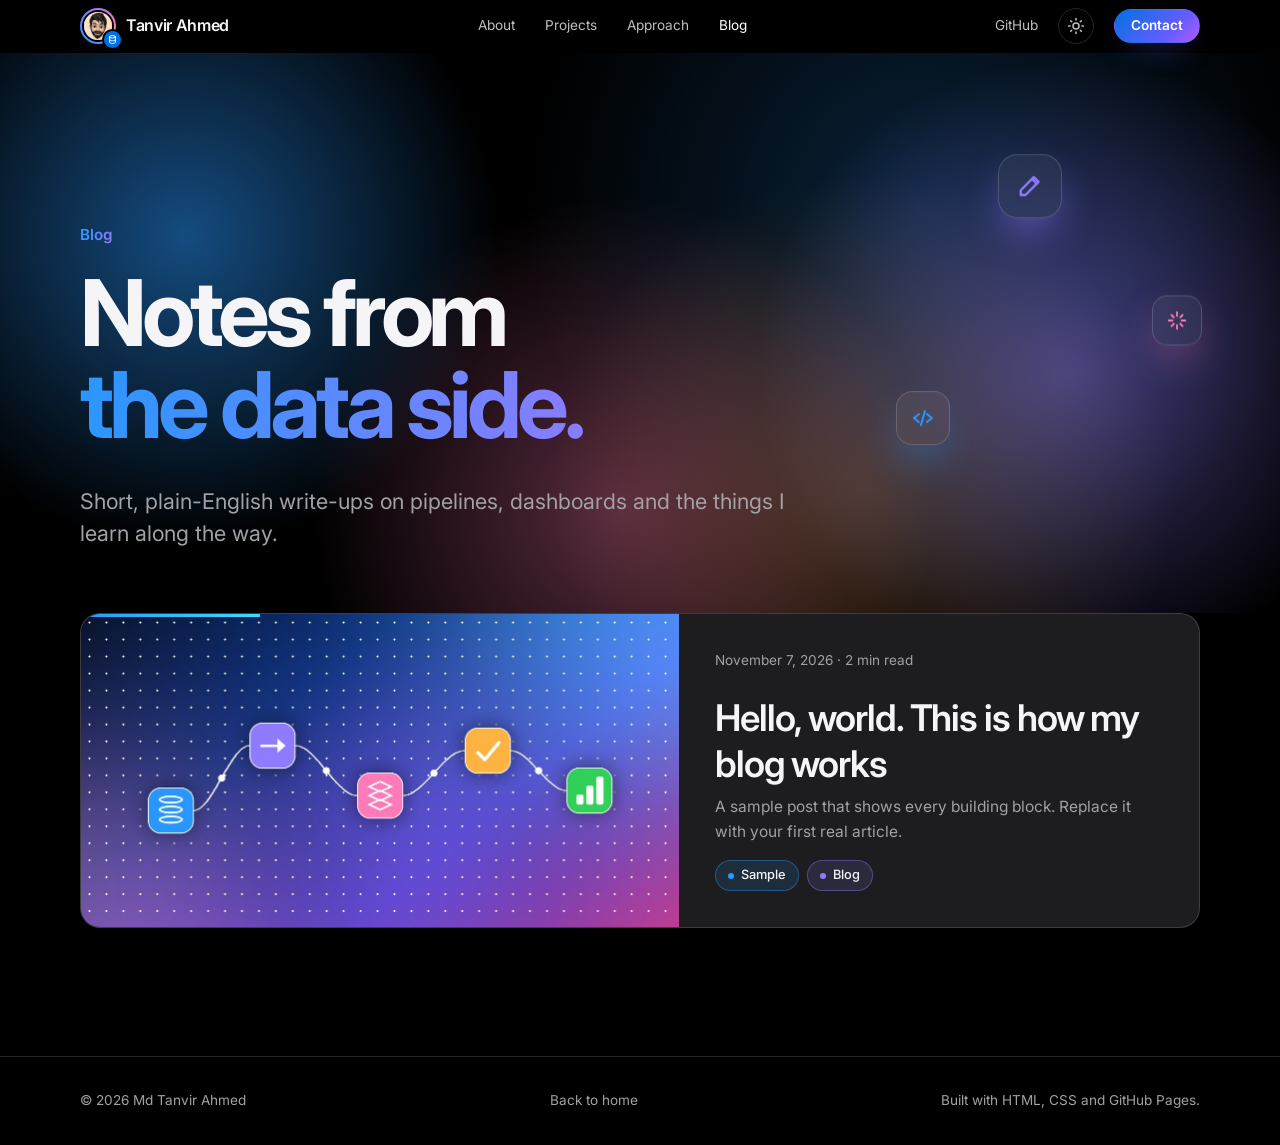
==== blog/index.html @ e89b4b4b "Redesign & Feature added on portfolio site" ====
<!DOCTYPE html>
<!-- generated by _tools/build_blog.py: edit the Markdown in _posts-src/ instead -->
<html lang="en">
<head>
    <meta charset="UTF-8">
    <meta name="viewport" content="width=device-width, initial-scale=1.0">

    <title>Blog | Md Tanvir Ahmed</title>
    <meta name="description" content="Plain-English write-ups about Azure data engineering, pipelines and dashboards.">
    <meta name="theme-color" content="#000000">
    <link rel="canonical" href="https://edutanvir.github.io/blog/">

    <!-- Link preview: what LinkedIn, Slack and WhatsApp show when the link is pasted -->
    <meta property="og:type" content="website">
    <meta property="og:site_name" content="Md Tanvir Ahmed">
    <meta property="og:title" content="Blog | Md Tanvir Ahmed">
    <meta property="og:description" content="Plain-English write-ups about Azure data engineering, pipelines and dashboards.">
    <meta property="og:url" content="https://edutanvir.github.io/blog/">
    <meta property="og:image" content="https://edutanvir.github.io/blog/images/default-cover.jpg">
    <meta property="og:image:width" content="1200">
    <meta property="og:image:height" content="627">
    <meta name="twitter:card" content="summary_large_image">
    <meta name="twitter:title" content="Blog | Md Tanvir Ahmed">
    <meta name="twitter:description" content="Plain-English write-ups about Azure data engineering, pipelines and dashboards.">
    <meta name="twitter:image" content="https://edutanvir.github.io/blog/images/default-cover.jpg">

    <link rel="icon" type="image/png" href="../images/favicon.png?v=2">
    <link rel="apple-touch-icon" href="../images/favicon.png?v=2">

    <link rel="preconnect" href="https://fonts.googleapis.com">
    <link rel="preconnect" href="https://fonts.gstatic.com" crossorigin>
    <link href="https://fonts.googleapis.com/css2?family=Inter:wght@400;500;600;700&display=swap" rel="stylesheet">
    <link rel="stylesheet" href="../style.css">
    <script>
        /* Applies the saved theme before the page paints (no flash). First visit = dark. */
        (function () {
            var root = document.documentElement, theme = null;
            root.classList.add("js");
            try { theme = localStorage.getItem("theme"); } catch (e) {}
            if (theme !== "light" && theme !== "dark") theme = "dark";
            root.dataset.theme = theme;
        })();
    </script>
</head>
<body>
    <a class="skip-link" href="#main">Skip to content</a>

    <header class="site-header">
        <nav class="nav container" aria-label="Main navigation">
            <a class="logo" href="../index.html" aria-label="Md Tanvir Ahmed, home">
                <span class="logo-mark" aria-hidden="true">
                    <img src="../images/profile.jpg" alt="" width="34" height="34">
                    <svg class="logo-badge" viewBox="0 0 24 24" fill="none" stroke="currentColor" stroke-width="2.4" stroke-linecap="round" stroke-linejoin="round"><ellipse cx="12" cy="5.5" rx="7" ry="3"/><path d="M5 5.5v13c0 1.7 3.1 3 7 3s7-1.3 7-3v-13"/><path d="M5 12c0 1.7 3.1 3 7 3s7-1.3 7-3"/></svg>
                </span>
                <span class="logo-text">Tanvir Ahmed</span>
            </a>

            <div class="nav-links">
                <a class="nav-hide-sm" href="../index.html#about">About</a>
                <a href="../index.html#projects">Projects</a>
                <a class="nav-hide-sm" href="../index.html#approach">Approach</a>
                <a href="./" aria-current="page">Blog</a>
            </div>

            <div class="nav-actions">
                <a class="nav-ext" href="https://github.com/edutanvir"
                   target="_blank" rel="noopener noreferrer">GitHub</a>
                <button class="theme-toggle" type="button" data-theme-toggle aria-label="Switch to light theme" aria-pressed="false">
                    <svg class="ico ico-sun" aria-hidden="true"><use href="#i-sun"/></svg>
                    <svg class="ico ico-moon" aria-hidden="true"><use href="#i-moon"/></svg>
                </button>
                <a class="btn btn-primary btn-small" href="../contact.html">Contact</a>
            </div>
        </nav>
        <div class="scroll-progress" aria-hidden="true"></div>
    </header>

    <main id="main">
        <section class="hero post-hero">
            <div class="aurora" aria-hidden="true"><i></i><i></i><i></i><i></i></div>
            <div class="float-icons" aria-hidden="true"><span class="fi" style="--x:78%;--y:16%;--d:1.2;--c:#8f7bff"><span class="fi-tile" style="--s:64px;--t:7s"><svg class="ico"><use href="#i-pen"/></svg></span></span><span class="fi" style="--x:90%;--y:42%;--d:0.8;--c:#ff7ab8"><span class="fi-tile" style="--s:50px;--t:8s"><svg class="ico"><use href="#i-spark"/></svg></span></span><span class="fi" style="--x:70%;--y:58%;--d:1.4;--c:#2997ff"><span class="fi-tile" style="--s:54px;--t:6s"><svg class="ico"><use href="#i-code"/></svg></span></span></div>
            <div class="container">
                <p class="kicker">Blog</p>
                <h1 class="display display--sm">
                    <span class="line">Notes from</span>
                    <span class="line gradient-text">the data side.</span>
                </h1>
                <p class="lead">Short, plain-English write-ups on pipelines, dashboards and the things I learn along the way.</p>
            </div>
        </section>

        <section class="section section--flush">
            <div class="container">
            <div class="blog-grid" data-stagger>
                <a class="card post-card" href="hello-world.html">
                    <div class="thumb" style="--c1:#0071e3;--c2:#8f7bff">
                        <img src="images/hello-world-cover.jpg" alt="Five colourful icons connected by a line, like a small data pipeline" width="1200" height="627" loading="lazy">
                    </div>
                    <div class="post-card-body">
                        <p class="meta">November 7, 2026 · 2 min read</p>
                        <h3>Hello, world. This is how my blog works</h3>
                        <p>A sample post that shows every building block. Replace it with your first real article.</p>
                        <ul class="tag-list" role="list"><li>Sample</li><li>Blog</li></ul>
                    </div>
                </a>
            </div>
            </div>
        </section>
    </main>

    <footer class="site-footer">
        <div class="container footer-inner">
            <p>© 2026 Md Tanvir Ahmed</p>
            <a href="../index.html">Back to home</a>
            <p>Built with HTML, CSS and GitHub Pages.</p>
        </div>
    </footer>

    <script src="../script.js"></script>
</body>
</html>
---- style.css ----
/* ==========================================================================
   Md Tanvir Ahmed — Portfolio
   Colourful Apple-style design system.
   1. Tokens            8. Pipeline (animated flow)   15. Callouts, quotes, code
   2. Base              9. Marquee                    16. Carousel
   3. Layout           10. Cards & icon tiles         17. Contact, footer
   4. Navigation       11. Buttons & tags             18. Scroll reveal
   5. Hero + aurora    12. Side rail                  19. Responsive
   6. Typewriter       13. Cursor effects             20. Reduced motion
   7. Floating icons   14. Steps, browser frame
   ========================================================================== */

/* 1. TOKENS ---------------------------------------------------------------- */
:root {
    --bg: #000;
    --surface: #1d1d1f;
    --text: #f5f5f7;
    --muted: #a1a1a6;
    --line: rgba(255, 255, 255, 0.14);
    --chrome: #2c2c2e;

    /* Theme-aware surfaces (the light palette is further down) */
    --header-bg: rgba(0, 0, 0, 0.72);
    --nav-link: rgba(245, 245, 247, 0.78);
    --nav-link-hover: #fff;
    --field-bg: rgba(255, 255, 255, 0.05);
    --tile-bg: rgba(255, 255, 255, 0.06);
    --tile-line: rgba(255, 255, 255, 0.16);
    --node-bg: rgba(127, 127, 127, 0.08);
    --shadow-browser: 0 40px 70px -28px rgba(0, 0, 0, 0.55), 0 0 0 1px rgba(127, 127, 127, 0.25);
    color-scheme: dark;

    --accent: #2997ff;
    --accent-strong: #0071e3;
    --accent-soft: rgba(41, 151, 255, 0.16);

    --cyan: #40d9ff;
    --violet: #8f7bff;
    --pink: #ff7ab8;
    --amber: #ffb340;
    --coral: #ff6b5e;
    --green: #30d158;

    --max: 1120px;
    --nav-h: 52px;
    --radius-sm: 12px;
    --radius-md: 20px;
    --radius-lg: 32px;
    --ease: cubic-bezier(0.22, 1, 0.36, 1);

    --font: -apple-system, BlinkMacSystemFont, "SF Pro Display",
        "SF Pro Text", "Inter", "Segoe UI", Roboto, Helvetica, Arial, sans-serif;
}

/* Light sections re-point the same tokens, so every component adapts. */
.section--light {
    --surface: #fff;
    --text: #1d1d1f;
    --muted: #6e6e73;
    --line: rgba(0, 0, 0, 0.1);
    --chrome: #e8e8ed;
    --field-bg: #fff;
    --node-bg: #fff;
    --accent: #0066cc;
    --violet: #6a4cff;
    --pink: #d6409f;
    --accent-soft: rgba(0, 113, 227, 0.1);
    color: var(--text);
    background:
        radial-gradient(900px circle at 88% 0%, rgba(143, 123, 255, 0.2), transparent 60%),
        radial-gradient(760px circle at 4% 100%, rgba(41, 151, 255, 0.16), transparent 60%),
        radial-gradient(600px circle at 55% 55%, rgba(255, 179, 64, 0.1), transparent 65%),
        #f5f5f7;
}

.section--tint {
    background:
        radial-gradient(800px circle at 8% 0%, rgba(143, 123, 255, 0.16), transparent 60%),
        radial-gradient(700px circle at 100% 100%, rgba(41, 151, 255, 0.14), transparent 60%);
}

/* Light theme: switched by <html data-theme="light"> (see the toggle in the nav) */
:root[data-theme="light"] {
    --bg: #fff;
    --surface: #f5f5f7;
    --text: #1d1d1f;
    --muted: #6e6e73;
    --line: rgba(0, 0, 0, 0.1);
    --chrome: #e8e8ed;
    --header-bg: rgba(255, 255, 255, 0.76);
    --nav-link: rgba(29, 29, 31, 0.72);
    --nav-link-hover: #000;
    --field-bg: #fff;
    --tile-bg: rgba(255, 255, 255, 0.72);
    --tile-line: rgba(0, 0, 0, 0.08);
    --node-bg: #fff;
    --shadow-browser: 0 30px 60px -30px rgba(0, 0, 0, 0.38), 0 0 0 1px rgba(0, 0, 0, 0.08);
    --accent: #0066cc;
    --violet: #6a4cff;
    --pink: #d6409f;
    --accent-soft: rgba(0, 113, 227, 0.1);
    color-scheme: light;
}

/* 2. BASE ------------------------------------------------------------------ */
*,
*::before,
*::after {
    box-sizing: border-box;
}

html {
    scroll-behavior: smooth;
    scroll-padding-top: calc(var(--nav-h) + 16px);
    -webkit-text-size-adjust: 100%;
}

body {
    margin: 0;
    background: var(--bg);
    color: var(--text);
    font-family: var(--font);
    font-size: 1.0625rem;
    line-height: 1.6;
    -webkit-font-smoothing: antialiased;
    -moz-osx-font-smoothing: grayscale;
    text-rendering: optimizeLegibility;
    overflow-x: hidden;
}

img {
    max-width: 100%;
}

a {
    color: inherit;
    text-decoration: none;
}

button,
input,
textarea {
    font: inherit;
}

h1, h2, h3, p, ul, blockquote, figure, pre {
    margin: 0;
}

ul {
    padding: 0;
    list-style: none;
}

:focus-visible {
    outline: 3px solid var(--accent);
    outline-offset: 3px;
    border-radius: 6px;
}

::selection {
    background: var(--accent-strong);
    color: #fff;
}

.skip-link {
    position: absolute;
    left: 16px;
    top: -60px;
    z-index: 200;
    padding: 10px 18px;
    border-radius: 999px;
    background: #fff;
    color: #000;
    font-weight: 600;
    transition: top 0.2s;
}

.skip-link:focus {
    top: 10px;
}

.sr-only {
    position: absolute;
    width: 1px;
    height: 1px;
    margin: -1px;
    padding: 0;
    overflow: hidden;
    clip: rect(0, 0, 0, 0);
    white-space: nowrap;
    border: 0;
}

/* Icons come from the sprite that script.js injects */
.ico {
    width: 1em;
    height: 1em;
    fill: none;
    stroke: currentColor;
    stroke-width: 2;
    stroke-linecap: round;
    stroke-linejoin: round;
    flex: 0 0 auto;
}

/* 3. LAYOUT ---------------------------------------------------------------- */
.container {
    width: min(var(--max), calc(100% - 48px));
    margin-inline: auto;
}

.section {
    padding-block: clamp(72px, 10vw, 128px);
}

.section--tight {
    padding-block: clamp(48px, 7vw, 88px);
}

.section--flush {
    padding-top: 0;
}

.section-head {
    margin-bottom: clamp(36px, 5vw, 56px);
}

.kicker {
    display: inline-block;
    margin-bottom: 14px;
    font-size: 0.95rem;
    font-weight: 600;
    color: var(--accent);
    background: linear-gradient(90deg, var(--accent), var(--violet));
    -webkit-background-clip: text;
    background-clip: text;
    -webkit-text-fill-color: transparent;
}

h2 {
    max-width: 18ch;
    font-size: clamp(2.25rem, 5.4vw, 4rem);
    line-height: 1.07;
    letter-spacing: -0.04em;
    font-weight: 700;
}

h3 {
    font-size: 1.25rem;
    line-height: 1.25;
    letter-spacing: -0.02em;
    font-weight: 600;
}

.lead {
    max-width: 44rem;
    margin-top: 20px;
    color: var(--muted);
    font-size: clamp(1.1rem, 1.9vw, 1.35rem);
    line-height: 1.5;
}

.grid-3 {
    display: grid;
    grid-template-columns: repeat(3, minmax(0, 1fr));
    gap: 20px;
}

.grid-2 {
    display: grid;
    grid-template-columns: repeat(2, minmax(0, 1fr));
    gap: 20px;
}

/* 4. NAVIGATION ------------------------------------------------------------ */
.site-header {
    position: sticky;
    top: 0;
    z-index: 100;
    background: var(--header-bg);
    border-bottom: 1px solid transparent;
    -webkit-backdrop-filter: saturate(180%) blur(20px);
    backdrop-filter: saturate(180%) blur(20px);
    transition: border-color 0.3s, background 0.3s;
}

.site-header.is-scrolled {
    border-bottom-color: var(--line);
}

.nav {
    height: var(--nav-h);
    display: flex;
    align-items: center;
    justify-content: space-between;
    gap: 24px;
}

.logo {
    display: flex;
    align-items: center;
    gap: 10px;
    font-size: 1rem;
    font-weight: 600;
    letter-spacing: -0.02em;
}

/* Photo with a gradient ring and a small data badge */
.logo-mark {
    position: relative;
    flex: 0 0 auto;
    width: 36px;
    height: 36px;
    padding: 2px;
    border-radius: 50%;
    background: conic-gradient(from 210deg, var(--accent), var(--violet), var(--pink), var(--accent));
    transition: transform 0.5s var(--ease);
}

.logo-mark img {
    display: block;
    width: 100%;
    height: 100%;
    border: 2px solid var(--bg);
    border-radius: 50%;
    background: var(--surface);
    object-fit: cover;
}

.logo-badge {
    position: absolute;
    right: -5px;
    bottom: -4px;
    width: 17px;
    height: 17px;
    padding: 3.5px;
    border-radius: 50%;
    background: var(--accent-strong);
    box-shadow: 0 0 0 2px var(--bg);
    color: #fff;
}

.logo:hover .logo-mark {
    transform: scale(1.08) rotate(-4deg);
}

.nav-links,
.nav-actions {
    display: flex;
    align-items: center;
}

.nav-links {
    gap: 30px;
}

.nav-actions {
    gap: 20px;
}

.nav-links a,
.nav-ext {
    color: var(--nav-link);
    font-size: 0.85rem;
    transition: color 0.2s;
}

.nav-links a:hover,
.nav-links a.is-active,
.nav-links a[aria-current="page"],
.nav-ext:hover {
    color: var(--nav-link-hover);
}

/* Theme toggle: shows the icon of the theme you will switch to */
.theme-toggle {
    position: relative;
    width: 36px;
    height: 36px;
    display: grid;
    place-items: center;
    padding: 0;
    border: 1px solid var(--line);
    border-radius: 50%;
    background: transparent;
    color: var(--nav-link);
    cursor: pointer;
    transition: color 0.25s, border-color 0.25s, transform 0.5s var(--ease), background-color 0.25s;
}

.theme-toggle:hover {
    border-color: var(--accent);
    color: var(--nav-link-hover);
    transform: rotate(18deg) scale(1.06);
}

.theme-toggle .ico {
    position: absolute;
    width: 18px;
    height: 18px;
    transition: transform 0.6s var(--ease), opacity 0.3s;
}

.theme-toggle .ico-moon {
    opacity: 0;
    transform: rotate(-90deg) scale(0.4);
}

:root[data-theme="light"] .theme-toggle .ico-sun {
    opacity: 0;
    transform: rotate(90deg) scale(0.4);
}

:root[data-theme="light"] .theme-toggle .ico-moon {
    opacity: 1;
    transform: none;
}

/* The circular reveal when switching theme (browsers with View Transitions) */
::view-transition-old(root),
::view-transition-new(root) {
    animation: none;
    mix-blend-mode: normal;
}

/* Light theme refinements for dark-first decorations */
:root[data-theme="light"] .aurora i {
    opacity: 0.8;
}

:root[data-theme="light"] .hero::before {
    background: radial-gradient(640px circle at var(--gx, 72%) var(--gy, 28%),
        rgba(41, 151, 255, 0.16), transparent 62%);
}

:root[data-theme="light"] .site-header.is-scrolled {
    box-shadow: 0 1px 0 var(--line), 0 10px 30px -20px rgba(0, 0, 0, 0.2);
}

:root[data-theme="light"] .flow-node.is-lit {
    box-shadow: 0 0 0 1px var(--c1), 0 18px 40px -18px var(--c1);
}

:root[data-theme="light"] .card {
    box-shadow: 0 1px 0 rgba(0, 0, 0, 0.03);
}

.scroll-progress {
    position: absolute;
    left: 0;
    bottom: -1px;
    width: 100%;
    height: 2px;
    background: linear-gradient(90deg, var(--accent), var(--violet), var(--pink), var(--amber));
    transform: scaleX(0);
    transform-origin: 0 50%;
}

/* 5. HERO + AURORA --------------------------------------------------------- */
.hero {
    position: relative;
    isolation: isolate;
    overflow: hidden;
    padding: clamp(88px, 14vw, 168px) 0 clamp(72px, 10vw, 120px);
}

.hero > .container {
    position: relative;
    z-index: 1;
}

/* Soft light that follows the pointer (position set from script.js) */
.hero::before {
    content: "";
    position: absolute;
    inset: 0;
    z-index: -1;
    background: radial-gradient(640px circle at var(--gx, 72%) var(--gy, 28%),
        rgba(41, 151, 255, 0.22), transparent 62%);
}

/* Slowly drifting colour clouds */
.aurora {
    position: absolute;
    inset: 0;
    z-index: -1;
    overflow: hidden;
    pointer-events: none;
}

.aurora i {
    position: absolute;
    width: min(62vw, 680px);
    aspect-ratio: 1;
    border-radius: 50%;
    background: radial-gradient(circle at center, var(--b) 0%, transparent 65%);
    animation: drift 20s ease-in-out infinite alternate;
}

.aurora i:nth-child(1) { --b: rgba(41, 151, 255, 0.5);  left: -12%; top: -28%; }
.aurora i:nth-child(2) { --b: rgba(143, 123, 255, 0.45); right: -10%; top: -4%;  animation-duration: 26s; }
.aurora i:nth-child(3) { --b: rgba(255, 122, 184, 0.34); left: 22%;  bottom: -42%; animation-duration: 32s; }
.aurora i:nth-child(4) { --b: rgba(255, 179, 64, 0.2);   right: 6%;  bottom: -38%; animation-duration: 29s; }

@keyframes drift {
    from { transform: translate3d(-4%, -3%, 0) scale(1); }
    to   { transform: translate3d(7%, 8%, 0) scale(1.16); }
}

.display {
    max-width: 12ch;
    margin: 6px 0 26px;
    padding-bottom: 0.08em;
    font-size: clamp(3.4rem, 10.5vw, 7.75rem);
    line-height: 1;
    letter-spacing: -0.055em;
    font-weight: 700;
}

.display--sm {
    max-width: 15ch;
    font-size: clamp(2.9rem, 8.5vw, 5.75rem);
}

.display .line {
    display: block;
    min-height: 1em;
}

.gradient-text {
    background: linear-gradient(100deg, #2997ff 0%, #8f7bff 30%, #ff7ab8 60%, #ffb340 82%, #2997ff 100%);
    background-size: 200% 100%;
    -webkit-background-clip: text;
    background-clip: text;
    -webkit-text-fill-color: transparent;
    color: transparent;
    animation: shimmer 9s linear infinite;
}

@keyframes shimmer {
    to { background-position: -200% 0; }
}

.hero .lead {
    min-height: 1.5em;
}

.hero-actions {
    display: flex;
    flex-wrap: wrap;
    gap: 14px;
    margin-top: 36px;
    animation: rise 1.1s var(--ease) 0.4s both;
}

@keyframes rise {
    from {
        opacity: 0;
        transform: translateY(36px);
    }
    to {
        opacity: 1;
        transform: none;
    }
}

.byline {
    display: flex;
    flex-wrap: wrap;
    align-items: center;
    gap: 6px 12px;
    margin-top: 24px;
    color: var(--muted);
    font-size: 0.92rem;
}

.byline img {
    width: 38px;
    height: 38px;
    border-radius: 50%;
    object-fit: cover;
    box-shadow: 0 0 0 2px var(--bg), 0 0 0 4px var(--accent);
}

.byline strong {
    color: var(--text);
    font-weight: 600;
}

.toc {
    display: flex;
    flex-wrap: wrap;
    gap: 8px;
    margin-top: 26px;
}

.toc a {
    padding: 6px 14px;
    border: 1px solid var(--line);
    border-radius: 999px;
    color: var(--muted);
    font-size: 0.85rem;
    transition: color 0.2s, background-color 0.2s, border-color 0.2s;
}

.toc a:hover {
    border-color: transparent;
    background: var(--accent-strong);
    color: #fff;
}

/* 6. TYPEWRITER ------------------------------------------------------------ */
/* Hide the text until the script is ready; fail open after 2s if it never runs. */
.js [data-type]:not(.tw-ready) {
    visibility: hidden;
    animation: tw-failsafe 0s 2s forwards;
}

@keyframes tw-failsafe {
    to { visibility: visible; }
}

.tw-typed,
.tw-rest {
    white-space: pre-wrap;
}

/* Text that has not been typed yet keeps its space, so nothing jumps */
.tw-rest {
    visibility: hidden;
}

.tw-caret {
    position: relative;
}

.tw-caret::after {
    content: "";
    position: absolute;
    left: 2px;
    top: 0.08em;
    width: 0.06em;
    min-width: 2px;
    height: 0.86em;
    border-radius: 2px;
    background: var(--accent);
    animation: blink 1s steps(1) infinite;
}

.display .tw-caret::after {
    width: 0.045em;
    height: 0.8em;
    top: 0.1em;
    left: 0.04em;
    background: var(--pink);
}

.tw-caret.is-off {
    display: none;
}

@keyframes blink {
    50% { opacity: 0; }
}

/* 7. FLOATING ICONS -------------------------------------------------------- */
.float-icons {
    position: absolute;
    inset: 0;
    z-index: 0;
    overflow: hidden;
    pointer-events: none;
}

/* Outer element: position + pointer/scroll parallax (set from script.js) */
.fi {
    position: absolute;
    left: var(--x);
    top: var(--y);
    transform: translate3d(
        calc(var(--mx, 0) * var(--d) * 26px),
        calc(var(--my, 0) * var(--d) * 22px + var(--sy, 0) * var(--d) * -0.08px),
        0);
}

/* Inner element: gentle bobbing + glow */
.fi-tile {
    width: var(--s, 56px);
    height: var(--s, 56px);
    display: grid;
    place-items: center;
    border: 1px solid var(--tile-line);
    border-radius: calc(var(--s, 56px) * 0.3);
    background: var(--tile-bg);
    color: var(--c);
    box-shadow: 0 18px 44px -14px var(--c);
    -webkit-backdrop-filter: blur(10px);
    backdrop-filter: blur(10px);
    animation: bob var(--t, 7s) ease-in-out infinite alternate;
}

.fi-tile .ico {
    width: 46%;
    height: 46%;
}

@keyframes bob {
    from { transform: translateY(-9px) rotate(-5deg); }
    to   { transform: translateY(11px) rotate(6deg); }
}

/* 8. PIPELINE (animated data flow) ----------------------------------------- */
.flow {
    display: flex;
    align-items: stretch;
    max-width: 900px;
    margin-top: clamp(48px, 7vw, 80px);
    animation: rise 1.1s var(--ease) 0.55s both;
}

.flow--wide {
    max-width: none;
    margin-top: 0;
    animation: none;
}

.flow-node {
    --c1: var(--accent);
    --c2: var(--cyan);
    position: relative;
    flex: 0 0 auto;
    display: grid;
    grid-template-columns: auto 1fr;
    column-gap: 14px;
    align-items: center;
    padding: 14px 20px 14px 14px;
    border: 1px solid var(--line);
    border-radius: 20px;
    background: var(--node-bg);
    -webkit-backdrop-filter: blur(14px);
    backdrop-filter: blur(14px);
    transition: transform 0.5s var(--ease), border-color 0.4s, box-shadow 0.5s var(--ease);
}

.flow--wide .flow-node {
    flex: 1 1 0;
    min-width: 0;
    align-items: start;
    padding: 18px;
}

.section--light .flow-node {
    background: #fff;
}

.flow-ico {
    grid-row: span 2;
    width: 44px;
    height: 44px;
    display: grid;
    place-items: center;
    border-radius: 14px;
    background: linear-gradient(135deg, var(--c1), var(--c2));
    color: #fff;
    font-size: 22px;
    box-shadow: 0 10px 24px -10px var(--c1);
}

.flow-node strong {
    display: block;
    font-size: 1rem;
    line-height: 1.25;
    letter-spacing: -0.01em;
}

.flow-node span:not(.flow-ico) {
    color: var(--muted);
    font-size: 0.82rem;
    line-height: 1.4;
}

/* The node the data has just reached lights up */
.flow-node.is-lit {
    transform: translateY(-4px);
    border-color: var(--c1);
    box-shadow: 0 0 0 1px var(--c1), 0 18px 44px -14px var(--c1);
}

.flow-node.is-lit .flow-ico {
    animation: pop 0.6s var(--ease);
}

@keyframes pop {
    0%   { transform: scale(1); }
    40%  { transform: scale(1.2) rotate(-6deg); }
    100% { transform: scale(1); }
}

.flow-link {
    position: relative;
    flex: 1;
    align-self: center;
    min-width: 36px;
    height: 2px;
    margin-inline: 10px;
    border-radius: 2px;
    background: var(--line);
}

/* A glowing packet travels along the link each time it is triggered */
.flow-link::after {
    content: "";
    position: absolute;
    left: 0;
    top: 50%;
    width: 12px;
    height: 12px;
    margin: -6px 0 0 -6px;
    border-radius: 50%;
    background: radial-gradient(circle, #fff 0 25%, var(--accent) 60%);
    box-shadow: 0 0 14px 4px rgba(41, 151, 255, 0.7);
    opacity: 0;
}

.flow-link.is-go::after {
    animation: packet-x 1.1s ease-in-out forwards;
}

@keyframes packet-x {
    0%   { left: 0;    opacity: 0; }
    12%  { opacity: 1; }
    88%  { opacity: 1; }
    100% { left: 100%; opacity: 0; }
}

@keyframes packet-y {
    0%   { top: 0;    opacity: 0; }
    12%  { opacity: 1; }
    88%  { opacity: 1; }
    100% { top: 100%; opacity: 0; }
}

/* 9. MARQUEE (tech stack strip) -------------------------------------------- */
.marquee {
    overflow-x: auto;
    padding-block: 20px;
    border-block: 1px solid var(--line);
    scrollbar-width: none;
    -webkit-mask-image: linear-gradient(90deg, transparent, #000 7%, #000 93%, transparent);
    mask-image: linear-gradient(90deg, transparent, #000 7%, #000 93%, transparent);
}

.marquee::-webkit-scrollbar {
    display: none;
}

.marquee-inner {
    display: flex;
    width: max-content;
}

.marquee-track {
    display: flex;
    gap: 12px;
    padding-right: 12px;
}

.marquee.is-ready {
    overflow: hidden;
}

.marquee.is-ready .marquee-inner {
    animation: marquee 48s linear infinite;
}

.marquee:hover .marquee-inner {
    animation-play-state: paused;
}

@keyframes marquee {
    to { transform: translateX(-50%); }
}

.chip {
    --tc: 41, 151, 255;
    display: inline-flex;
    align-items: center;
    gap: 9px;
    padding: 9px 18px;
    border: 1px solid rgba(var(--tc), 0.38);
    border-radius: 999px;
    background: rgba(var(--tc), 0.12);
    color: var(--text);
    font-size: 0.95rem;
    font-weight: 500;
    white-space: nowrap;
}

.chip::before {
    content: "";
    width: 8px;
    height: 8px;
    border-radius: 50%;
    background: rgb(var(--tc));
    box-shadow: 0 0 10px rgb(var(--tc));
}

.chip:nth-child(6n+2) { --tc: 143, 123, 255; }
.chip:nth-child(6n+3) { --tc: 255, 122, 184; }
.chip:nth-child(6n+4) { --tc: 255, 179, 64; }
.chip:nth-child(6n+5) { --tc: 48, 209, 88; }
.chip:nth-child(6n+6) { --tc: 64, 217, 255; }

/* 10. CARDS & ICON TILES --------------------------------------------------- */
.card {
    --c1: #2997ff;
    --c2: #40d9ff;
    position: relative;
    isolation: isolate;
    overflow: hidden;
    padding: 30px;
    border: 1px solid var(--line);
    border-radius: var(--radius-md);
    background: var(--surface);
    transition: transform 0.45s var(--ease), border-color 0.3s, box-shadow 0.45s var(--ease);
}

.card:nth-child(4n+2) { --c1: #8f7bff; --c2: #ff7ab8; }
.card:nth-child(4n+3) { --c1: #ffb340; --c2: #ff6b5e; }
.card:nth-child(4n+4) { --c1: #30d158; --c2: #40d9ff; }

/* Spotlight that tracks the pointer inside each card */
.card::before {
    content: "";
    position: absolute;
    inset: 0;
    z-index: -1;
    opacity: 0;
    background: radial-gradient(380px circle at var(--mx, 50%) var(--my, 50%),
        color-mix(in srgb, var(--c1) 24%, transparent), transparent 65%);
    transition: opacity 0.3s;
}

/* Colour bar that grows on hover */
.card::after {
    content: "";
    position: absolute;
    left: 0;
    right: 0;
    top: 0;
    height: 3px;
    background: linear-gradient(90deg, var(--c1), var(--c2));
    transform: scaleX(0.16);
    transform-origin: left;
    transition: transform 0.55s var(--ease);
}

.card:hover {
    transform: translateY(-5px);
    border-color: var(--c1);
    box-shadow: 0 24px 50px -28px var(--c1);
}

.card:hover::before {
    opacity: 1;
}

.card:hover::after {
    transform: scaleX(1);
}

.card h3 {
    margin-bottom: 10px;
}

.card p {
    color: var(--muted);
    font-size: 0.97rem;
}

.icon-tile {
    display: grid;
    place-items: center;
    flex: 0 0 auto;
    width: 46px;
    height: 46px;
    margin-bottom: 18px;
    border-radius: 14px;
    background: linear-gradient(135deg, var(--c1, #2997ff), var(--c2, #8f7bff));
    color: #fff;
    font-size: 22px;
    box-shadow: 0 10px 24px -10px var(--c1, #2997ff);
}

.card:hover .icon-tile .ico {
    animation: wiggle 0.7s ease;
}

@keyframes wiggle {
    0%, 100% { transform: rotate(0) scale(1); }
    25%      { transform: rotate(-12deg) scale(1.12); }
    60%      { transform: rotate(9deg) scale(1.12); }
}

.note {
    max-width: 46rem;
    margin-top: 28px;
    color: var(--muted);
    font-size: 0.9rem;
}

/* 11. BUTTONS & TAGS ------------------------------------------------------- */
.btn {
    display: inline-flex;
    align-items: center;
    justify-content: center;
    gap: 8px;
    min-height: 48px;
    padding: 0 26px;
    border: 1px solid transparent;
    border-radius: 999px;
    font-size: 1rem;
    font-weight: 600;
    cursor: pointer;
    transition: filter 0.25s, background-color 0.25s, color 0.25s, border-color 0.25s,
        transform 0.35s var(--ease), box-shadow 0.35s;
    will-change: transform;
}

.btn-primary {
    background: linear-gradient(135deg, #0071e3, #6a5cff 70%, #b45cff);
    color: #fff;
    box-shadow: 0 12px 30px -14px rgba(90, 100, 255, 0.9);
}

.btn-primary:hover {
    filter: brightness(1.14) saturate(1.1);
    box-shadow: 0 16px 36px -12px rgba(110, 100, 255, 1);
}

.btn-secondary {
    border-color: var(--accent);
    color: var(--accent);
    background: transparent;
}

.btn-secondary:hover {
    background: var(--accent-soft);
}

.btn-small {
    min-height: 34px;
    padding: 0 16px;
    font-size: 0.85rem;
}

.btn.is-disabled {
    border-color: var(--line);
    color: var(--muted);
    cursor: default;
    pointer-events: none;
}

.btn:disabled {
    opacity: 0.6;
    cursor: wait;
}

.tag-list {
    display: flex;
    flex-wrap: wrap;
    gap: 8px;
    margin-top: 22px;
}

.tag-list li {
    --tc: 41, 151, 255;
    display: inline-flex;
    align-items: center;
    gap: 7px;
    padding: 4px 12px;
    border: 1px solid rgba(var(--tc), 0.4);
    border-radius: 999px;
    background: rgba(var(--tc), 0.13);
    color: var(--text);
    font-size: 0.8rem;
    font-weight: 500;
    transition: background-color 0.25s, color 0.25s, transform 0.3s var(--ease);
}

.tag-list li::before {
    content: "";
    width: 6px;
    height: 6px;
    border-radius: 50%;
    background: rgb(var(--tc));
}

.tag-list li:nth-child(5n+2) { --tc: 143, 123, 255; }
.tag-list li:nth-child(5n+3) { --tc: 255, 122, 184; }
.tag-list li:nth-child(5n+4) { --tc: 255, 179, 64; }
.tag-list li:nth-child(5n+5) { --tc: 48, 209, 88; }

.tag-list li:hover {
    background: rgb(var(--tc));
    color: #fff;
    transform: translateY(-2px);
}

.link-arrow {
    color: var(--accent);
    font-weight: 600;
}

.link-arrow::after {
    content: " ›";
    display: inline-block;
    transition: transform 0.25s var(--ease);
}

.link-arrow:hover::after {
    transform: translateX(4px);
}

/* 12. SIDE RAIL (scroll progress with a travelling dot) -------------------- */
.rail {
    --p: 0;
    position: fixed;
    right: 20px;
    top: 50%;
    z-index: 60;
    display: none;
    flex-direction: column;
    gap: 28px;
    transform: translateY(-50%);
}

@media (min-width: 1200px) {
    .rail {
        display: flex;
    }
}

.rail-line {
    position: absolute;
    left: 50%;
    top: 6px;
    bottom: 6px;
    width: 2px;
    margin-left: -1px;
    overflow: hidden;
    border-radius: 2px;
    background: rgba(127, 127, 127, 0.35);
}

.rail-fill {
    position: absolute;
    inset: 0;
    background: linear-gradient(180deg, var(--accent), var(--violet), var(--pink));
    transform: scaleY(var(--p));
    transform-origin: top;
}

.rail-packet {
    position: absolute;
    left: 50%;
    top: calc(6px + (100% - 12px) * var(--p));
    width: 12px;
    height: 12px;
    border-radius: 50%;
    background: radial-gradient(circle, #fff 0 25%, var(--pink) 65%);
    box-shadow: 0 0 14px 4px rgba(255, 122, 184, 0.65);
    transform: translate(-50%, -50%);
    animation: packet-pulse 1.8s ease-in-out infinite;
}

@keyframes packet-pulse {
    50% { box-shadow: 0 0 20px 8px rgba(143, 123, 255, 0.55); }
}

.rail-dot {
    position: relative;
    width: 12px;
    height: 12px;
    border: 2px solid rgba(127, 127, 127, 0.7);
    border-radius: 50%;
    background: #6e6e73;
    transition: transform 0.3s var(--ease), background 0.3s, border-color 0.3s;
}

.rail-dot.is-passed {
    border-color: var(--accent);
    background: var(--accent);
}

.rail-dot.is-active {
    transform: scale(1.5);
    border-color: var(--pink);
    background: var(--pink);
}

.rail-dot::after {
    content: attr(data-label);
    position: absolute;
    right: 26px;
    top: 50%;
    padding: 4px 11px;
    border-radius: 999px;
    background: rgba(29, 29, 31, 0.94);
    color: #fff;
    font-size: 0.75rem;
    font-weight: 500;
    white-space: nowrap;
    opacity: 0;
    transform: translate(8px, -50%);
    pointer-events: none;
    transition: opacity 0.2s, transform 0.3s var(--ease);
}

.rail-dot:hover::after,
.rail-dot:focus-visible::after {
    opacity: 1;
    transform: translate(0, -50%);
}

/* 13. CURSOR EFFECTS (created by script.js on desktop only) ---------------- */
.cursor-ring {
    position: fixed;
    left: 0;
    top: 0;
    z-index: 9999;
    width: 34px;
    height: 34px;
    display: grid;
    place-items: center;
    border: 1.5px solid var(--accent);
    border-radius: 50%;
    opacity: 0;
    pointer-events: none;
    transition: width 0.35s var(--ease), height 0.35s var(--ease),
        background-color 0.3s, border-color 0.3s, opacity 0.3s;
}

.cursor-ring.is-on {
    opacity: 1;
}

.cursor-ring.is-hover {
    width: 58px;
    height: 58px;
    background: rgba(41, 151, 255, 0.16);
}

.cursor-ring.is-view {
    width: 84px;
    height: 84px;
    border-color: transparent;
    background: var(--accent-strong);
}

.cursor-ring span {
    color: #fff;
    font-size: 0.85rem;
    font-weight: 600;
    opacity: 0;
    transition: opacity 0.2s;
}

.cursor-ring.is-view span {
    opacity: 1;
}

/* Little data bits and icons that trail the cursor and burst on click */
.bit {
    position: fixed;
    left: 0;
    top: 0;
    z-index: 9998;
    width: var(--sz, 8px);
    height: var(--sz, 8px);
    border-radius: 3px;
    background: var(--bc);
    box-shadow: 0 0 10px var(--bc);
    opacity: 0;
    pointer-events: none;
    animation: bit-fly var(--dur, 900ms) cubic-bezier(0.2, 0.7, 0.3, 1) forwards;
}

.bit--icon {
    background: none;
    box-shadow: none;
    color: var(--bc);
    filter: drop-shadow(0 0 6px var(--bc));
}

.bit--icon .ico {
    width: 100%;
    height: 100%;
}

@keyframes bit-fly {
    0% {
        opacity: 0;
        transform: translate3d(var(--x), var(--y), 0) scale(0.4) rotate(0deg);
    }
    15% {
        opacity: 1;
    }
    100% {
        opacity: 0;
        transform: translate3d(calc(var(--x) + var(--dx)), calc(var(--y) + var(--dy)), 0)
            scale(1) rotate(var(--r));
    }
}

[data-tilt] {
    transition: transform 0.3s ease-out;
    will-change: transform;
}

/* 14. STEPS & BROWSER FRAME ------------------------------------------------ */
.steps {
    display: grid;
    grid-template-columns: repeat(auto-fit, minmax(220px, 1fr));
    gap: 18px;
    counter-reset: step;
}

.step {
    counter-increment: step;
}

/* Number badge sits on the heading, so it never clashes with .card::before */
.step h3::before {
    content: counter(step);
    display: grid;
    place-items: center;
    width: 36px;
    height: 36px;
    margin-bottom: 18px;
    border-radius: 50%;
    background: linear-gradient(135deg, var(--c1), var(--c2));
    box-shadow: 0 8px 20px -8px var(--c1);
    color: #fff;
    font-size: 0.92rem;
    font-weight: 700;
}

.browser {
    margin: 0;
    overflow: hidden;
    border-radius: 14px;
    background: #fff;
    box-shadow: var(--shadow-browser);
}

.browser-bar {
    display: flex;
    align-items: center;
    gap: 7px;
    padding: 11px 14px;
    background: var(--chrome);
}

.browser-bar i {
    width: 11px;
    height: 11px;
    border-radius: 50%;
}

.browser-bar i:nth-child(1) { background: #ff5f57; }
.browser-bar i:nth-child(2) { background: #febc2e; }
.browser-bar i:nth-child(3) { background: #28c840; }

.browser-bar span {
    flex: 1;
    padding-right: 52px;
    color: var(--muted);
    font-size: 0.75rem;
    text-align: center;
}

.browser img {
    display: block;
    width: 100%;
    height: auto;
    background: #fff;
}

.browser figcaption {
    padding: 14px 18px;
    background: var(--chrome);
    color: var(--muted);
    font-size: 0.85rem;
}

.figure-wrap {
    margin-top: 8px;
    margin-bottom: 40px;
}

/* 15. BLOG COMPONENTS: prose, callouts, quotes, code ----------------------- */
.prose {
    max-width: 44rem;
}

.prose h2 {
    max-width: none;
    margin-bottom: 18px;
    font-size: clamp(1.8rem, 3.8vw, 2.6rem);
    letter-spacing: -0.035em;
}

.prose p {
    color: var(--muted);
    color: color-mix(in srgb, var(--text) 82%, transparent);
    font-size: clamp(1.05rem, 1.5vw, 1.18rem);
    line-height: 1.75;
}

.prose p + p {
    margin-top: 1.1em;
}

.prose strong {
    color: var(--text);
    font-weight: 600;
}

.prose ul {
    margin-top: 18px;
}

.prose li {
    position: relative;
    margin-top: 14px;
    padding-left: 30px;
    color: color-mix(in srgb, var(--text) 82%, transparent);
    font-size: clamp(1.05rem, 1.5vw, 1.18rem);
    line-height: 1.65;
}

.prose li::before {
    content: "";
    position: absolute;
    left: 4px;
    top: 0.6em;
    width: 12px;
    height: 12px;
    border-radius: 4px;
    background: linear-gradient(135deg, var(--accent), var(--pink));
    transform: rotate(45deg) scale(0.8);
}

.callout {
    --c1: #8f7bff;
    --c2: #ff7ab8;
    display: flex;
    align-items: flex-start;
    gap: 18px;
    margin-block: 32px;
    padding: 22px 24px;
    border: 1px solid color-mix(in srgb, var(--c1) 40%, transparent);
    border-radius: var(--radius-md);
    background: linear-gradient(135deg,
        color-mix(in srgb, var(--c1) 16%, transparent),
        color-mix(in srgb, var(--c2) 10%, transparent));
}

.callout .icon-tile {
    margin: 0;
}

.callout strong {
    display: block;
    margin-bottom: 4px;
    font-size: 1.05rem;
    letter-spacing: -0.01em;
}

.callout p {
    margin: 0;
    color: color-mix(in srgb, var(--text) 82%, transparent);
    font-size: 1rem;
    line-height: 1.65;
}

.pullquote {
    max-width: 44rem;
    margin-block: 40px;
    padding: 6px 0 6px 26px;
    border-left: 4px solid;
    border-image: linear-gradient(180deg, var(--accent), var(--violet), var(--pink)) 1;
    font-size: clamp(1.4rem, 2.8vw, 2rem);
    font-weight: 600;
    line-height: 1.3;
    letter-spacing: -0.025em;
}

.code-wrap {
    max-width: 44rem;
    margin-top: 28px;
}

.code-note {
    margin-bottom: 10px;
    color: var(--muted);
    font-size: 0.88rem;
}

.code {
    overflow-x: auto;
    padding: 20px 22px;
    border: 1px solid rgba(255, 255, 255, 0.12);
    border-radius: var(--radius-sm);
    background: #0d0d12;
    color: #e8e8ed;
    font: 0.9rem/1.7 ui-monospace, SFMono-Regular, Menlo, Consolas, monospace;
}

.code .k { color: #ff7ab8; }
.code .f { color: #40d9ff; }
.code .n { color: #ffb340; }

/* 16. CAROUSEL ------------------------------------------------------------- */
.carousel-stage {
    display: grid;
}

.slide {
    position: relative;
    isolation: isolate;
    overflow: hidden;
    display: grid;
    grid-template-columns: minmax(0, 0.9fr) minmax(0, 1.1fr);
    align-items: center;
    gap: clamp(28px, 4vw, 60px);
    padding: clamp(26px, 4.5vw, 60px);
    border: 1px solid var(--line);
    border-radius: var(--radius-lg);
    background: var(--surface);
    box-shadow: 0 20px 50px -30px rgba(0, 0, 0, 0.18);
}

/* Each project gets its own colour glow (--c1/--c2/--ck set in the HTML) */
.slide::before {
    content: "";
    position: absolute;
    inset: 0;
    z-index: -1;
    background:
        radial-gradient(560px circle at 100% 0%, color-mix(in srgb, var(--c1) 26%, transparent), transparent 65%),
        radial-gradient(460px circle at 0% 100%, color-mix(in srgb, var(--c2) 18%, transparent), transparent 65%);
}

/* Stack slides and crossfade only when JS is running */
.js .slide {
    grid-area: 1 / 1;
    opacity: 0;
    visibility: hidden;
    transform: translateY(14px) scale(0.985);
    transition: opacity 0.6s var(--ease), transform 0.6s var(--ease),
        visibility 0s linear 0.6s;
}

.js .slide.is-active {
    opacity: 1;
    visibility: visible;
    transform: none;
    transition-delay: 0s;
}

.slide .kicker {
    background: none;
    -webkit-text-fill-color: currentColor;
    color: var(--ck, var(--accent));
}

.slide-copy h3 {
    margin: 4px 0 14px;
    font-size: clamp(2rem, 4vw, 3.1rem);
    line-height: 1.05;
    letter-spacing: -0.045em;
    font-weight: 700;
}

.slide-copy > p:not(.kicker) {
    color: var(--muted);
}

.slide-copy .btn {
    margin-top: 28px;
}

.slide-media {
    display: block;
}

.slide-media .browser img {
    aspect-ratio: 16 / 10;
    object-fit: contain;
}

.carousel-controls {
    display: flex;
    align-items: center;
    justify-content: space-between;
    gap: 16px;
    margin-top: 26px;
}

.carousel-dots,
.carousel-arrows {
    display: flex;
    align-items: center;
    gap: 10px;
}

.carousel-dot {
    width: 9px;
    height: 9px;
    padding: 0;
    border: 0;
    border-radius: 999px;
    background: #b6b6bc;
    cursor: pointer;
    transition: width 0.35s var(--ease), background 0.25s;
}

.carousel-dot.is-active {
    width: 28px;
    background: linear-gradient(90deg, #0071e3, #8f7bff);
}

.carousel-counter {
    color: var(--muted);
    font-size: 0.85rem;
    font-variant-numeric: tabular-nums;
}

.carousel-arrow {
    width: 44px;
    height: 44px;
    display: grid;
    place-items: center;
    border: 0;
    border-radius: 50%;
    background: #e5e5ea;
    color: #1d1d1f;
    font-size: 1.2rem;
    cursor: pointer;
    transition: background-color 0.25s, transform 0.3s var(--ease), color 0.25s;
}

.carousel-arrow:hover {
    background: #0071e3;
    color: #fff;
    transform: scale(1.08);
}

/* 17. CONTACT, FOOTER ------------------------------------------------------ */
.cta {
    position: relative;
    isolation: isolate;
    overflow: hidden;
    text-align: center;
}

.cta > .container {
    position: relative;
    z-index: 1;
}

.cta::before {
    content: "";
    position: absolute;
    inset: 0;
    z-index: -1;
    background:
        radial-gradient(620px circle at 50% 100%, rgba(41, 151, 255, 0.3), transparent 65%),
        radial-gradient(460px circle at 15% 20%, rgba(143, 123, 255, 0.2), transparent 65%),
        radial-gradient(460px circle at 88% 30%, rgba(255, 122, 184, 0.16), transparent 65%);
}

.cta h2,
.cta .lead {
    margin-inline: auto;
}

.cta .hero-actions {
    justify-content: center;
    animation: none;
}

.contact-grid {
    display: grid;
    grid-template-columns: minmax(0, 0.85fr) minmax(0, 1.15fr);
    gap: clamp(28px, 5vw, 64px);
    align-items: start;
}

.contact-list {
    display: grid;
    gap: 14px;
}

.contact-item {
    display: block;
}

.contact-item small {
    display: block;
    margin-bottom: 4px;
    color: var(--muted);
    font-size: 0.85rem;
}

.contact-item strong {
    font-size: 1.1rem;
    font-weight: 600;
    word-break: break-word;
}

.form {
    display: grid;
    gap: 22px;
}

.field label {
    display: block;
    margin-bottom: 8px;
    font-size: 0.92rem;
    font-weight: 600;
}

.field input,
.field textarea {
    width: 100%;
    padding: 14px 16px;
    border: 1px solid var(--line);
    border-radius: var(--radius-sm);
    background: var(--field-bg);
    color: var(--text);
    transition: border-color 0.2s, box-shadow 0.2s;
}

.field textarea {
    min-height: 160px;
    resize: vertical;
}

.field input:focus,
.field textarea:focus {
    outline: none;
    border-color: var(--accent);
    box-shadow: 0 0 0 4px var(--accent-soft);
}

.field [aria-invalid="true"] {
    border-color: #ff6961;
}

.field-error {
    min-height: 1.2em;
    margin-top: 6px;
    color: #ff6961;
    font-size: 0.85rem;
}

.form-status {
    color: var(--muted);
    font-size: 0.92rem;
}

.form-status.is-success {
    color: #30d158;
}

.form-status.is-error {
    color: #ff6961;
}

.next-case {
    display: block;
    padding: clamp(28px, 4vw, 48px);
}

.next-case small {
    color: var(--muted);
    font-size: 0.9rem;
}

.next-case strong {
    display: block;
    margin-top: 6px;
    font-size: clamp(1.6rem, 3.6vw, 2.6rem);
    letter-spacing: -0.04em;
    line-height: 1.1;
}

.site-footer {
    border-top: 1px solid var(--line);
    color: var(--muted);
    font-size: 0.85rem;
}

.footer-inner {
    display: flex;
    flex-wrap: wrap;
    align-items: center;
    justify-content: space-between;
    gap: 12px 28px;
    min-height: 88px;
    padding-block: 20px;
}

.footer-inner a:hover {
    color: var(--text);
}

/* 18. SCROLL REVEAL (only active when JS is running) ----------------------- */
.js .reveal {
    opacity: 0;
    transform: translateY(28px);
    transition: opacity 0.9s var(--ease), transform 0.9s var(--ease);
    transition-delay: var(--d, 0s);
}

.js .reveal.is-visible {
    opacity: 1;
    transform: none;
}

/* 19. RESPONSIVE ----------------------------------------------------------- */
@media (max-width: 900px) {
    .grid-3,
    .grid-2,
    .contact-grid {
        grid-template-columns: 1fr;
    }

    .slide {
        grid-template-columns: 1fr;
    }

    .slide-media {
        order: -1;
    }

    .flow--wide {
        flex-direction: column;
    }

    .flow--wide .flow-link {
        width: 2px;
        height: 34px;
        min-width: 0;
        margin: 8px 0 8px 36px;
        align-self: flex-start;
    }

    .flow--wide .flow-link.is-go::after {
        left: 50%;
        top: 0;
        animation-name: packet-y;
    }

    .float-icons .fi:nth-child(n+5) {
        display: none;
    }
}

@media (max-width: 640px) {
    .container {
        width: calc(100% - 32px);
    }

    .nav-links {
        gap: 18px;
    }

    .nav-hide-sm,
    .nav-ext,
    .logo-text {
        display: none;
    }

    .hero-actions .btn {
        width: 100%;
    }

    .flow:not(.flow--wide) {
        flex-direction: column;
    }

    .flow:not(.flow--wide) .flow-link {
        width: 2px;
        height: 34px;
        min-width: 0;
        margin: 8px 0 8px 36px;
        align-self: flex-start;
    }

    .flow:not(.flow--wide) .flow-link.is-go::after {
        left: 50%;
        top: 0;
        animation-name: packet-y;
    }

    .float-icons {
        opacity: 0.4;
    }

    .float-icons .fi:nth-child(n+4) {
        display: none;
    }

    .card {
        padding: 24px;
    }

    .callout {
        flex-direction: column;
        gap: 14px;
    }

    .footer-inner {
        flex-direction: column;
        align-items: flex-start;
    }
}

/* 20. REDUCED MOTION ------------------------------------------------------- */
@media (prefers-reduced-motion: reduce) {
    html {
        scroll-behavior: auto;
    }

    *,
    *::before,
    *::after {
        animation-duration: 0.01ms !important;
        animation-iteration-count: 1 !important;
        transition-duration: 0.01ms !important;
        transition-delay: 0s !important;
    }

    .js .reveal {
        opacity: 1;
        transform: none;
    }

    .marquee {
        overflow-x: auto;
    }

    .fi {
        transform: none;
    }
}

/* ==========================================================================
   21. BOOKING CALENDAR (contact page)
   ========================================================================== */
.booking {
    display: grid;
    grid-template-columns: minmax(0, 1.15fr) minmax(0, 0.85fr);
    gap: 24px;
    align-items: start;
}

.booking-stats {
    display: flex;
    flex-wrap: wrap;
    align-items: center;
    gap: 12px 18px;
    margin-bottom: 18px;
    color: var(--muted);
    font-size: 0.95rem;
}

.booking-stats .stat {
    display: inline-flex;
    align-items: center;
    gap: 8px;
}

.booking-stats strong {
    color: var(--text);
    font-variant-numeric: tabular-nums;
}

.chip-btn {
    display: inline-flex;
    align-items: center;
    gap: 8px;
    min-height: 36px;
    padding: 0 16px;
    border: 1px solid var(--accent);
    border-radius: 999px;
    background: transparent;
    color: var(--accent);
    font-size: 0.88rem;
    font-weight: 600;
    cursor: pointer;
    transition: background 0.3s, color 0.3s, transform 0.35s var(--ease);
}

.chip-btn:hover {
    background: linear-gradient(135deg, #0071e3, #6a5cff);
    border-color: transparent;
    color: #fff;
    transform: translateY(-2px);
}

.chip-btn[hidden] {
    display: none;
}

.demo-note {
    padding: 3px 12px;
    border-radius: 999px;
    background: rgba(255, 179, 64, 0.18);
    color: var(--text);
    font-size: 0.8rem;
    font-weight: 600;
}

.demo-note[hidden] {
    display: none;
}

.cal {
    padding: 26px;
}

.cal-head {
    display: flex;
    align-items: center;
    justify-content: space-between;
    gap: 12px;
    margin-bottom: 18px;
}

.cal-title {
    flex: 1;
    min-width: 0;
    margin: 0;
    font-size: 1.4rem;
    letter-spacing: -0.025em;
    text-align: center;
}

.cal-title span {
    display: inline-block;
    animation: title-in 0.55s var(--ease);
}

@keyframes title-in {
    from { opacity: 0; transform: translateY(10px); }
    to   { opacity: 1; transform: none; }
}

.cal-nav {
    width: 42px;
    height: 42px;
    display: grid;
    place-items: center;
    padding: 0;
    border: 1px solid var(--line);
    border-radius: 50%;
    background: transparent;
    color: var(--text);
    font-size: 18px;
    cursor: pointer;
    transition: background 0.25s, color 0.25s, transform 0.35s var(--ease), border-color 0.25s;
}

.cal-nav:hover:not(:disabled) {
    border-color: transparent;
    background: linear-gradient(135deg, #0071e3, #8f7bff);
    color: #fff;
    transform: scale(1.1);
}

.cal-nav:disabled {
    opacity: 0.3;
    cursor: default;
}

.cal-week,
.cal-grid {
    display: grid;
    grid-template-columns: repeat(7, minmax(0, 1fr));
    gap: 6px;
}

.cal-week span {
    padding-bottom: 8px;
    color: var(--muted);
    font-size: 0.78rem;
    font-weight: 600;
    text-align: center;
}

.cal-grid.is-loading {
    min-height: 280px;
    border-radius: 16px;
    background: linear-gradient(90deg, transparent, rgba(127, 127, 127, 0.14), transparent);
    background-size: 200% 100%;
    animation: skeleton 1.4s linear infinite;
}

@keyframes skeleton {
    from { background-position: 100% 0; }
    to   { background-position: -100% 0; }
}

.cal-day {
    --o: 0.4;
    position: relative;
    display: grid;
    place-items: center;
    aspect-ratio: 1;
    padding: 0;
    border: 0;
    border-radius: 14px;
    background: transparent;
    color: var(--muted);
    font-size: 0.97rem;
    font-weight: 500;
    opacity: var(--o);
    cursor: default;
    animation: cal-in 0.55s var(--ease) backwards;
    animation-delay: calc(var(--i, 0) * 14ms);
    transition: transform 0.35s var(--ease), background-color 0.25s, box-shadow 0.3s, color 0.25s;
}

.cal-day.is-blank {
    visibility: hidden;
}

@keyframes cal-in {
    from {
        opacity: 0;
        transform: translate3d(calc(var(--dir, 0) * 34px), 10px, 0) scale(0.8);
    }
    to {
        opacity: var(--o);
        transform: none;
    }
}

.cal-day.is-today {
    box-shadow: inset 0 0 0 1.5px var(--accent);
}

.cal-day.is-free {
    --o: 1;
    cursor: pointer;
    background: color-mix(in srgb, var(--accent) 13%, transparent);
    color: var(--text);
    font-weight: 650;
}

.cal-day.is-free:hover {
    background: color-mix(in srgb, var(--accent) 26%, transparent);
    box-shadow: 0 14px 26px -14px var(--accent);
    transform: translateY(-3px) scale(1.08);
}

/* A ring that pulses on the very next opening */
.cal-day.is-pulse::before {
    content: "";
    position: absolute;
    inset: -2px;
    border: 2px solid var(--accent);
    border-radius: 16px;
    opacity: 0;
    animation: ring 2.2s ease-out infinite;
    pointer-events: none;
}

@keyframes ring {
    0%   { opacity: 0.85; transform: scale(0.92); }
    100% { opacity: 0;    transform: scale(1.28); }
}

.cal-day.is-selected {
    background: linear-gradient(135deg, #0071e3, #8f7bff 50%, #ff7ab8 100%);
    background-size: 220% 220%;
    box-shadow: 0 16px 30px -12px rgba(110, 100, 255, 0.85);
    color: #fff;
    transform: scale(1.1);
    animation: cal-in 0.55s var(--ease) backwards, grad-shift 6s ease-in-out infinite;
    animation-delay: calc(var(--i, 0) * 14ms), 0s;
}

@keyframes grad-shift {
    50% { background-position: 100% 100%; }
}

/* Little dots under a day: more dots = more openings */
.cal-day .bars {
    position: absolute;
    bottom: 7px;
    left: 0;
    right: 0;
    display: flex;
    justify-content: center;
    gap: 3px;
}

.cal-day .bars i {
    width: 4px;
    height: 4px;
    border-radius: 50%;
    background: var(--accent);
}

.cal-day.is-selected .bars i {
    background: #fff;
}

.ripple {
    position: absolute;
    border-radius: 50%;
    background: rgba(255, 255, 255, 0.55);
    transform: scale(0);
    animation: ripple 0.65s ease-out forwards;
    pointer-events: none;
}

@keyframes ripple {
    to { transform: scale(1); opacity: 0; }
}

.cal-legend {
    display: flex;
    flex-wrap: wrap;
    gap: 8px 20px;
    margin-top: 18px;
    color: var(--muted);
    font-size: 0.82rem;
}

.cal-legend span {
    display: inline-flex;
    align-items: center;
    gap: 8px;
}

.legend-dot {
    width: 14px;
    height: 14px;
    border-radius: 5px;
    background: color-mix(in srgb, var(--accent) 26%, transparent);
}

.legend-dot--today {
    background: transparent;
    box-shadow: inset 0 0 0 1.5px var(--accent);
}

/* Right-hand panel */
.booking-panel {
    min-height: 420px;
    padding: 26px;
}

.panel-in {
    animation: panel-in 0.55s var(--ease);
}

@keyframes panel-in {
    from { opacity: 0; transform: translateY(14px); }
    to   { opacity: 1; transform: none; }
}

.panel-title {
    margin: 0;
    font-size: 1.45rem;
    letter-spacing: -0.03em;
}

.panel-sub {
    display: flex;
    flex-wrap: wrap;
    align-items: center;
    gap: 6px 8px;
    margin: 6px 0 20px;
    color: var(--muted);
    font-size: 0.9rem;
}

.panel-empty {
    display: grid;
    justify-items: center;
    gap: 12px;
    padding: 36px 8px;
    text-align: center;
}

.panel-empty p {
    max-width: 24rem;
    color: var(--muted);
    font-size: 0.97rem;
}

.empty-icon {
    width: 66px;
    height: 66px;
    display: grid;
    place-items: center;
    margin-bottom: 4px;
    border-radius: 22px;
    background: linear-gradient(135deg, #0071e3, #8f7bff);
    box-shadow: 0 18px 34px -14px rgba(100, 100, 255, 0.9);
    color: #fff;
    font-size: 30px;
    animation: float-y 4s ease-in-out infinite alternate;
}

@keyframes float-y {
    from { transform: translateY(-5px) rotate(-3deg); }
    to   { transform: translateY(6px) rotate(3deg); }
}

.panel-tz {
    display: inline-flex;
    align-items: center;
    gap: 7px;
    margin-top: 6px;
    font-size: 0.82rem !important;
}

.slots {
    display: grid;
    grid-template-columns: repeat(auto-fill, minmax(104px, 1fr));
    gap: 10px;
}

.slot {
    padding: 12px 8px;
    border: 1px solid var(--line);
    border-radius: 14px;
    background: transparent;
    color: var(--text);
    font-size: 0.95rem;
    font-weight: 600;
    font-variant-numeric: tabular-nums;
    cursor: pointer;
    animation: slot-in 0.5s var(--ease) backwards;
    animation-delay: calc(var(--i, 0) * 45ms);
    transition: transform 0.35s var(--ease), border-color 0.25s, box-shadow 0.3s, background-color 0.3s;
}

@keyframes slot-in {
    from { opacity: 0; transform: translateY(12px) scale(0.85); }
    to   { opacity: 1; transform: none; }
}

.slot:hover {
    border-color: var(--accent);
    box-shadow: 0 12px 24px -14px var(--accent);
    transform: translateY(-2px);
}

.slot.is-selected {
    border-color: transparent;
    background: linear-gradient(135deg, #0071e3, #8f7bff);
    box-shadow: 0 14px 28px -12px rgba(100, 100, 255, 0.9);
    color: #fff;
}

.slot.is-requested {
    opacity: 0.45;
    cursor: default;
}

/* The form slides open once a time is chosen */
.slot-form-wrap {
    display: grid;
    grid-template-rows: 0fr;
    transition: grid-template-rows 0.6s var(--ease);
}

.slot-form-wrap > div {
    min-height: 0;
    overflow: hidden;
}

.slot-form-wrap.is-open {
    grid-template-rows: 1fr;
}

.bk-form {
    display: grid;
    gap: 16px;
    padding: 22px 2px 4px;
}

.bk-summary {
    display: flex;
    align-items: center;
    gap: 10px;
    padding: 12px 14px;
    border-radius: 12px;
    background: color-mix(in srgb, var(--accent) 12%, transparent);
    font-size: 0.92rem;
    font-weight: 600;
}

.bk-form textarea {
    min-height: 88px;
}

.optional {
    color: var(--muted);
    font-weight: 400;
}

/* Success state */
.panel-done {
    display: grid;
    justify-items: center;
    gap: 10px;
    padding: 26px 6px;
    text-align: center;
}

.done-badge {
    position: relative;
    width: 88px;
    height: 88px;
    margin-bottom: 8px;
}

.done-badge svg {
    width: 100%;
    height: 100%;
    fill: none;
    stroke: #30d158;
    stroke-width: 3;
    stroke-linecap: round;
    stroke-linejoin: round;
}

.done-badge circle {
    stroke-dasharray: 151;
    stroke-dashoffset: 151;
    animation: draw 0.8s var(--ease) forwards;
}

.done-badge path {
    stroke-dasharray: 40;
    stroke-dashoffset: 40;
    animation: draw 0.5s 0.55s var(--ease) forwards;
}

@keyframes draw {
    to { stroke-dashoffset: 0; }
}

.confetti {
    position: absolute;
    inset: 0;
    pointer-events: none;
}

.confetti i {
    position: absolute;
    left: 50%;
    top: 50%;
    width: 7px;
    height: 7px;
    margin: -3.5px;
    border-radius: 2px;
    background: var(--c);
    opacity: 0;
    transform: rotate(var(--a)) translateY(0);
    animation: confetti 0.95s cubic-bezier(0.2, 0.7, 0.3, 1) var(--t) forwards;
}

@keyframes confetti {
    0%   { opacity: 1; transform: rotate(var(--a)) translateY(0) scale(1); }
    100% { opacity: 0; transform: rotate(var(--a)) translateY(calc(var(--d) * -1)) scale(0.4); }
}

.done-when {
    font-size: 1.05rem;
    font-weight: 600;
}

.done-note {
    max-width: 22rem;
    color: var(--muted);
    font-size: 0.95rem;
}

.demo-flag {
    color: var(--amber);
    font-size: 0.85rem;
    font-weight: 600;
}

/* ==========================================================================
   22. BLOG
   ========================================================================== */
.post-hero {
    padding-bottom: clamp(36px, 5vw, 64px);
}

.post-title {
    max-width: 20ch;
    margin: 6px 0 22px;
    padding-bottom: 0.06em;
    font-size: clamp(2.4rem, 6.4vw, 4.6rem);
    line-height: 1.05;
    letter-spacing: -0.045em;
    font-weight: 700;
    text-wrap: balance;
}

.post-cover {
    margin: 0 0 clamp(40px, 6vw, 72px);
    animation: rise 1.1s var(--ease) 0.15s both;
}

.post-cover-frame {
    overflow: hidden;
    aspect-ratio: 1200 / 627;
    border-radius: var(--radius-lg);
    background: linear-gradient(135deg, #0071e3, #8f7bff 55%, #ff7ab8);
    box-shadow: 0 40px 80px -40px rgba(0, 0, 0, 0.55);
}

.post-cover img {
    display: block;
    width: 100%;
    height: 100%;
    object-fit: cover;
    transform: translate3d(0, var(--py, 0px), 0) scale(1.1);
    will-change: transform;
}

.post-layout {
    display: grid;
    grid-template-columns: 52px minmax(0, 44rem);
    gap: clamp(24px, 4vw, 56px);
    justify-content: start;
}

.post-layout > .prose {
    grid-column: 2;
    grid-row: 1;
    min-width: 0;
}

.share {
    grid-column: 1;
    grid-row: 1;
    position: sticky;
    top: calc(var(--nav-h) + 28px);
    align-self: start;
    display: flex;
    flex-direction: column;
    gap: 10px;
}

.share-btn {
    position: relative;
    width: 48px;
    height: 48px;
    display: grid;
    place-items: center;
    padding: 0;
    border: 1px solid var(--line);
    border-radius: 50%;
    background: var(--surface);
    color: var(--text);
    font-size: 20px;
    cursor: pointer;
    transition: background 0.3s, color 0.3s, transform 0.4s var(--ease), border-color 0.3s;
}

.share-btn:hover {
    border-color: transparent;
    background: linear-gradient(135deg, #0071e3, #8f7bff);
    color: #fff;
    transform: translateX(4px) scale(1.06);
}

.share-btn .ico-check {
    position: absolute;
    opacity: 0;
    transform: scale(0.3) rotate(-30deg);
    transition: transform 0.4s var(--ease), opacity 0.2s;
}

.share-btn .ico-copy {
    transition: transform 0.4s var(--ease), opacity 0.2s;
}

.share-btn.is-done {
    border-color: transparent;
    background: #30d158;
    color: #fff;
    animation: pop 0.6s var(--ease);
}

.share-btn.is-done.is-failed {
    background: #ff6961;
}

.share-btn.is-done .ico-copy {
    opacity: 0;
    transform: scale(0.3);
}

.share-btn.is-done .ico-check {
    opacity: 1;
    transform: none;
}

.share-tip {
    position: absolute;
    left: 58px;
    top: 50%;
    padding: 5px 12px;
    border-radius: 999px;
    background: rgba(29, 29, 31, 0.94);
    color: #fff;
    font-size: 0.78rem;
    font-weight: 500;
    white-space: nowrap;
    opacity: 0;
    pointer-events: none;
    transform: translate(-6px, -50%);
    transition: opacity 0.2s, transform 0.3s var(--ease);
}

.share-btn:hover .share-tip,
.share-btn:focus-visible .share-tip,
.share-btn.is-done .share-tip {
    opacity: 1;
    transform: translate(0, -50%);
}

/* Markdown content inside posts */
.prose a {
    color: var(--accent);
    text-decoration: underline;
    text-decoration-thickness: 1px;
    text-underline-offset: 3px;
}

.prose a:hover {
    text-decoration-thickness: 2px;
}

.prose h3 {
    margin: 2em 0 0.5em;
    font-size: clamp(1.25rem, 2.4vw, 1.55rem);
    letter-spacing: -0.025em;
}

.post-body h2 {
    margin-top: 1.9em;
}

.post-body > h2:first-child {
    margin-top: 0;
}

.prose code {
    padding: 2px 6px;
    border-radius: 6px;
    background: rgba(127, 127, 127, 0.16);
    font: 0.88em ui-monospace, SFMono-Regular, Menlo, Consolas, monospace;
}

.prose pre {
    overflow-x: auto;
    margin: 28px 0;
    padding: 20px 22px;
    border: 1px solid rgba(255, 255, 255, 0.12);
    border-radius: var(--radius-sm);
    background: #0d0d12;
    color: #e8e8ed;
    line-height: 1.7;
}

.prose pre code {
    padding: 0;
    background: none;
    color: inherit;
    font-size: 0.9rem;
}

.prose ol {
    margin-top: 18px;
    counter-reset: ol;
}

.prose ol li {
    position: relative;
    margin-top: 14px;
    padding-left: 38px;
    color: color-mix(in srgb, var(--text) 82%, transparent);
    font-size: clamp(1.05rem, 1.5vw, 1.18rem);
    line-height: 1.65;
    counter-increment: ol;
}

.prose ol li::before {
    content: counter(ol);
    position: absolute;
    left: 0;
    top: 0.1em;
    width: 26px;
    height: 26px;
    display: grid;
    place-items: center;
    border-radius: 50%;
    background: linear-gradient(135deg, #0071e3, #8f7bff);
    color: #fff;
    font-size: 0.8rem;
    font-weight: 700;
    transform: none;
}

.prose blockquote {
    margin: 36px 0;
    padding: 6px 0 6px 24px;
    border-left: 4px solid;
    border-image: linear-gradient(180deg, var(--accent), var(--violet), var(--pink)) 1;
    font-size: clamp(1.25rem, 2.4vw, 1.7rem);
    font-weight: 600;
    line-height: 1.35;
    letter-spacing: -0.02em;
}

.prose blockquote p {
    color: var(--text);
    font-size: inherit;
    line-height: inherit;
}

.prose hr {
    height: 1px;
    margin: 40px 0;
    border: 0;
    background: var(--line);
}

.prose table {
    width: 100%;
    margin: 26px 0;
    border-collapse: collapse;
    font-size: 0.95rem;
}

.prose th,
.prose td {
    padding: 10px 12px;
    border-bottom: 1px solid var(--line);
    text-align: left;
}

.post-figure {
    margin: 36px 0;
}

.post-figure img,
.prose > p > img {
    display: block;
    width: 100%;
    height: auto;
    border: 1px solid var(--line);
    border-radius: 18px;
}

.post-figure figcaption {
    margin-top: 10px;
    color: var(--muted);
    font-size: 0.88rem;
    text-align: center;
}

.js .post-figure.reveal img {
    transform: scale(1.06);
    transition: transform 1.3s var(--ease);
}

.js .post-figure.reveal.is-visible img {
    transform: none;
}

/* Blog index */
.blog-grid {
    display: grid;
    grid-template-columns: repeat(auto-fill, minmax(min(100%, 330px), 1fr));
    gap: 24px;
}

.post-card {
    display: flex;
    flex-direction: column;
    padding: 0;
    color: var(--text);
}

.post-card .thumb {
    position: relative;
    overflow: hidden;
    aspect-ratio: 1200 / 627;
    background: linear-gradient(135deg, var(--c1), var(--c2));
}

.post-card .thumb img {
    display: block;
    width: 100%;
    height: 100%;
    object-fit: cover;
    transition: transform 0.9s var(--ease);
}

.post-card:hover .thumb img {
    transform: scale(1.07);
}

.post-card-body {
    display: flex;
    flex: 1;
    flex-direction: column;
    padding: 24px 26px 28px;
}

.post-card .meta {
    color: var(--muted);
    font-size: 0.85rem;
}

.post-card h3 {
    margin: 8px 0;
    font-size: 1.4rem;
    letter-spacing: -0.03em;
}

.post-card p {
    flex: 1;
}

.post-card .tag-list {
    margin-top: 16px;
}

.blog-empty {
    max-width: 34rem;
    color: var(--muted);
}

@media (min-width: 900px) {
    .blog-grid .post-card:first-child {
        grid-column: 1 / -1;
        display: grid;
        grid-template-columns: 1.15fr 1fr;
    }

    .blog-grid .post-card:first-child .thumb {
        height: 100%;
        aspect-ratio: auto;
    }

    .blog-grid .post-card:first-child .post-card-body {
        justify-content: center;
        padding: 36px;
    }

    .blog-grid .post-card:first-child h3 {
        font-size: clamp(1.7rem, 3vw, 2.3rem);
    }
}

/* ==========================================================================
   23. RESPONSIVE (booking + blog)
   ========================================================================== */
@media (max-width: 900px) {
    .booking {
        grid-template-columns: 1fr;
    }

    .post-layout {
        grid-template-columns: minmax(0, 1fr);
    }

    .post-layout > .prose {
        grid-column: 1;
    }

    .share {
        grid-column: 1;
        grid-row: 2;
        position: static;
        flex-direction: row;
        margin-top: 8px;
    }

    .share-btn:hover {
        transform: translateY(-3px) scale(1.06);
    }

    .share-tip {
        left: 0;
        top: 56px;
        transform: translate(0, -6px);
    }

    .share-btn:hover .share-tip,
    .share-btn:focus-visible .share-tip,
    .share-btn.is-done .share-tip {
        transform: none;
    }
}

@media (max-width: 640px) {
    .cal,
    .booking-panel {
        padding: 18px;
    }

    .cal-week,
    .cal-grid {
        gap: 4px;
    }

    .cal-day {
        border-radius: 11px;
        font-size: 0.9rem;
    }

    .cal-title {
        font-size: 1.2rem;
    }
}
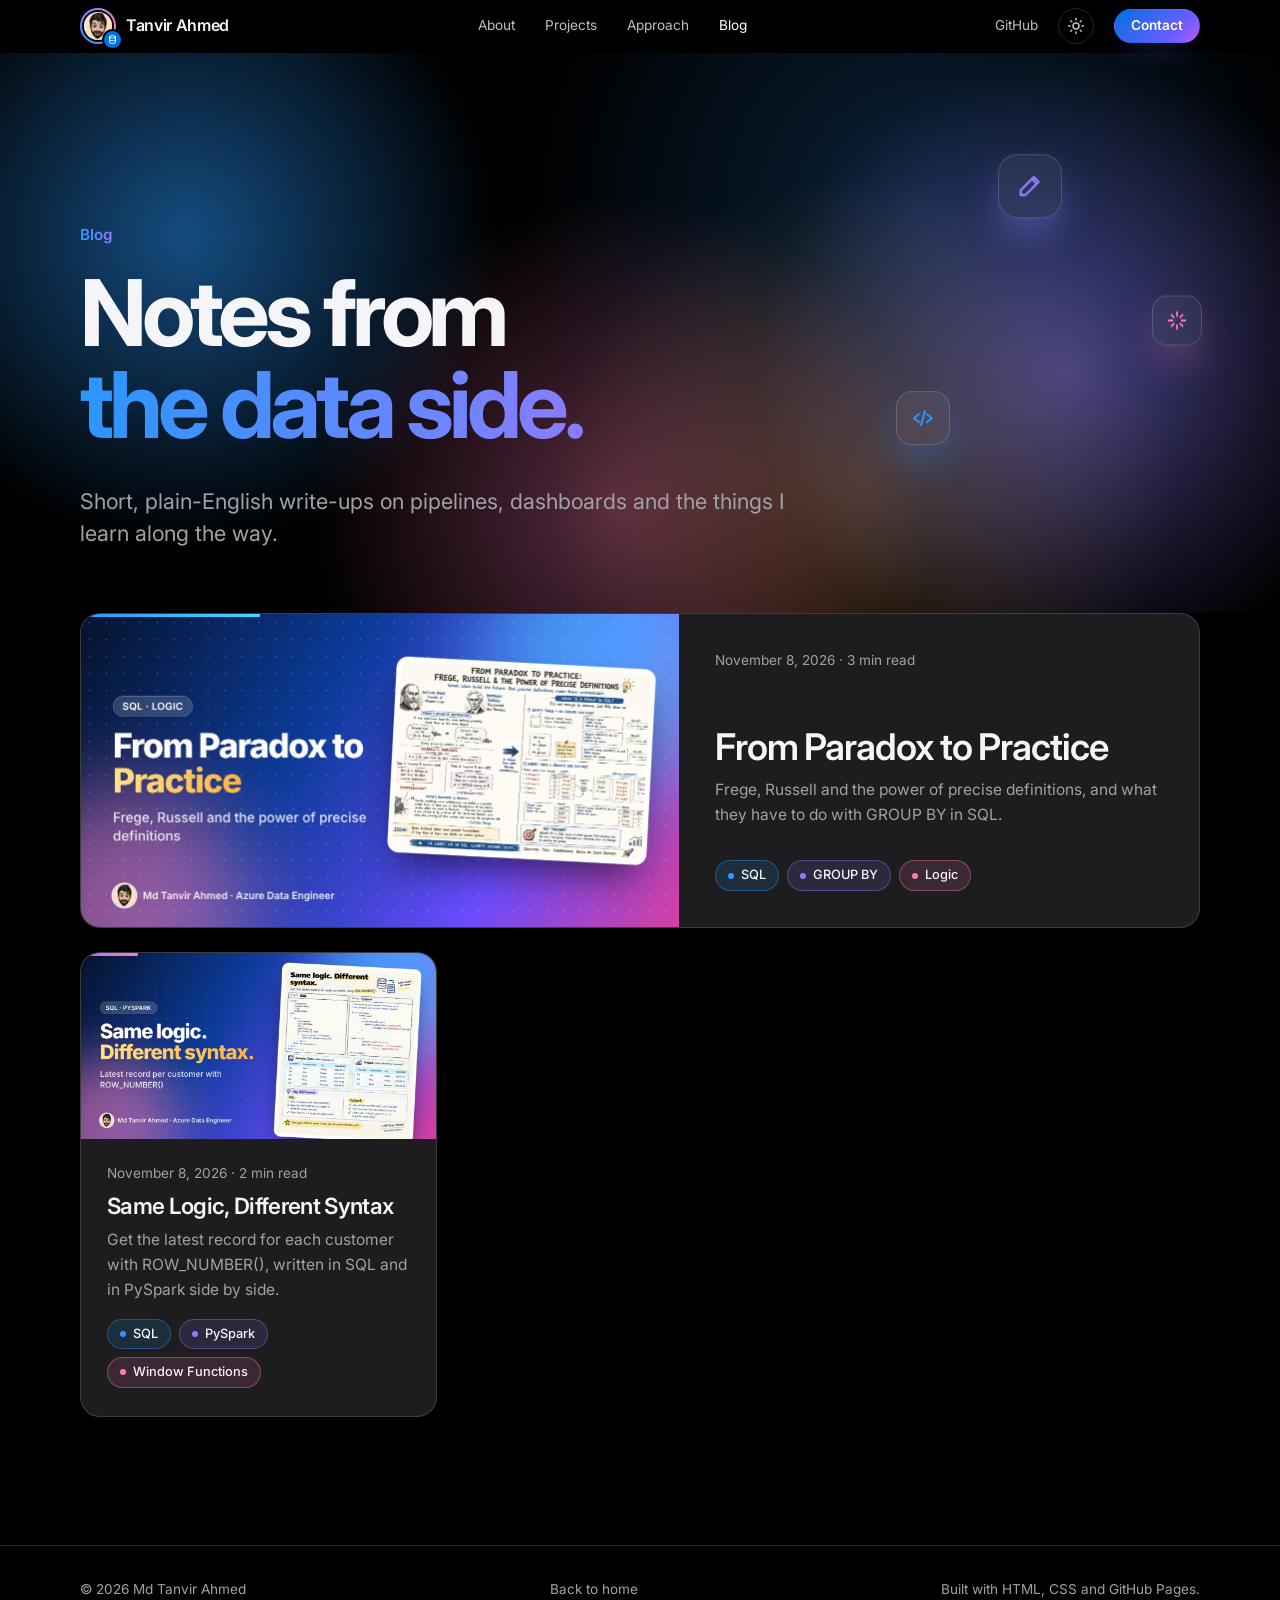
==== commit b4302020: "Version Update - with Blog posts" ====
--- a/blog/index.html
+++ b/blog/index.html
@@ -92,15 +92,26 @@
         <section class="section section--flush">
             <div class="container">
             <div class="blog-grid" data-stagger>
-                <a class="card post-card" href="hello-world.html">
+                <a class="card post-card" href="paradox-to-practice.html">
                     <div class="thumb" style="--c1:#0071e3;--c2:#8f7bff">
-                        <img src="images/hello-world-cover.jpg" alt="Five colourful icons connected by a line, like a small data pipeline" width="1200" height="627" loading="lazy">
+                        <img src="images/frege-russell-preview.jpg" alt="Hand-drawn infographic titled From Paradox to Practice. The left side explains Frege&#x27;s axiom of abstraction and Russell&#x27;s paradox with its two contradicting cases. The right side shows what a group is in SQL, using an empty table and a small fruits table." width="1200" height="627" loading="lazy">
                     </div>
                     <div class="post-card-body">
-                        <p class="meta">November 7, 2026 · 2 min read</p>
-                        <h3>Hello, world. This is how my blog works</h3>
-                        <p>A sample post that shows every building block. Replace it with your first real article.</p>
-                        <ul class="tag-list" role="list"><li>Sample</li><li>Blog</li></ul>
+                        <p class="meta">November 8, 2026 · 3 min read</p>
+                        <h3>From Paradox to Practice</h3>
+                        <p>Frege, Russell and the power of precise definitions, and what they have to do with GROUP BY in SQL.</p>
+                        <ul class="tag-list" role="list"><li>SQL</li><li>GROUP BY</li><li>Logic</li></ul>
+                    </div>
+                </a>
+                <a class="card post-card" href="same-logic-different-syntax.html">
+                    <div class="thumb" style="--c1:#0071e3;--c2:#8f7bff">
+                        <img src="images/same-logic-preview.jpg" alt="Infographic titled Same logic, different syntax. It shows SQL and PySpark code that both use ROW_NUMBER() to get the latest record for each customer, with sample data, the output, and the key differences between the two." width="1200" height="627" loading="lazy">
+                    </div>
+                    <div class="post-card-body">
+                        <p class="meta">November 8, 2026 · 2 min read</p>
+                        <h3>Same Logic, Different Syntax</h3>
+                        <p>Get the latest record for each customer with ROW_NUMBER(), written in SQL and in PySpark side by side.</p>
+                        <ul class="tag-list" role="list"><li>SQL</li><li>PySpark</li><li>Window Functions</li></ul>
                     </div>
                 </a>
             </div>
--- a/style.css
+++ b/style.css
@@ -2648,6 +2648,38 @@
     transform: translate(0, -50%);
 }
 
+/* Infographic as the post's main picture: shown whole, never cropped */
+.post-cover--natural .post-cover-frame {
+    display: block;
+    aspect-ratio: var(--ratio);
+    max-width: 100%;
+    margin-inline: auto;
+    background: #fff;
+    cursor: zoom-in;
+    transition: transform 0.7s var(--ease), box-shadow 0.7s var(--ease);
+}
+
+.post-cover--natural.is-portrait .post-cover-frame {
+    max-width: 52rem;
+}
+
+.post-cover--natural .post-cover-frame img {
+    transform: none;
+    will-change: auto;
+}
+
+.post-cover--natural .post-cover-frame:hover {
+    transform: translateY(-5px);
+    box-shadow: 0 50px 90px -40px rgba(0, 0, 0, 0.6);
+}
+
+.post-cover--natural figcaption {
+    margin-top: 12px;
+    color: var(--muted);
+    font-size: 0.85rem;
+    text-align: center;
+}
+
 /* Markdown content inside posts */
 .prose a {
     color: var(--accent);
@@ -2755,9 +2787,15 @@
     background: var(--line);
 }
 
+.table-wrap {
+    overflow-x: auto;
+    margin: 26px 0;
+    -webkit-overflow-scrolling: touch;
+}
+
 .prose table {
     width: 100%;
-    margin: 26px 0;
+    margin: 0;
     border-collapse: collapse;
     font-size: 0.95rem;
 }
@@ -2857,29 +2895,39 @@
     margin-top: 16px;
 }
 
+/* The home page shows the newest posts as equal cards */
+.blog-grid--home {
+    grid-template-columns: repeat(auto-fit, minmax(min(100%, 340px), 1fr));
+}
+
+.blog-more {
+    margin-top: 36px;
+    text-align: center;
+}
+
 .blog-empty {
     max-width: 34rem;
     color: var(--muted);
 }
 
 @media (min-width: 900px) {
-    .blog-grid .post-card:first-child {
+    .blog-grid:not(.blog-grid--home) .post-card:first-child {
         grid-column: 1 / -1;
         display: grid;
         grid-template-columns: 1.15fr 1fr;
     }
 
-    .blog-grid .post-card:first-child .thumb {
+    .blog-grid:not(.blog-grid--home) .post-card:first-child .thumb {
         height: 100%;
         aspect-ratio: auto;
     }
 
-    .blog-grid .post-card:first-child .post-card-body {
+    .blog-grid:not(.blog-grid--home) .post-card:first-child .post-card-body {
         justify-content: center;
         padding: 36px;
     }
 
-    .blog-grid .post-card:first-child h3 {
+    .blog-grid:not(.blog-grid--home) .post-card:first-child h3 {
         font-size: clamp(1.7rem, 3vw, 2.3rem);
     }
 }
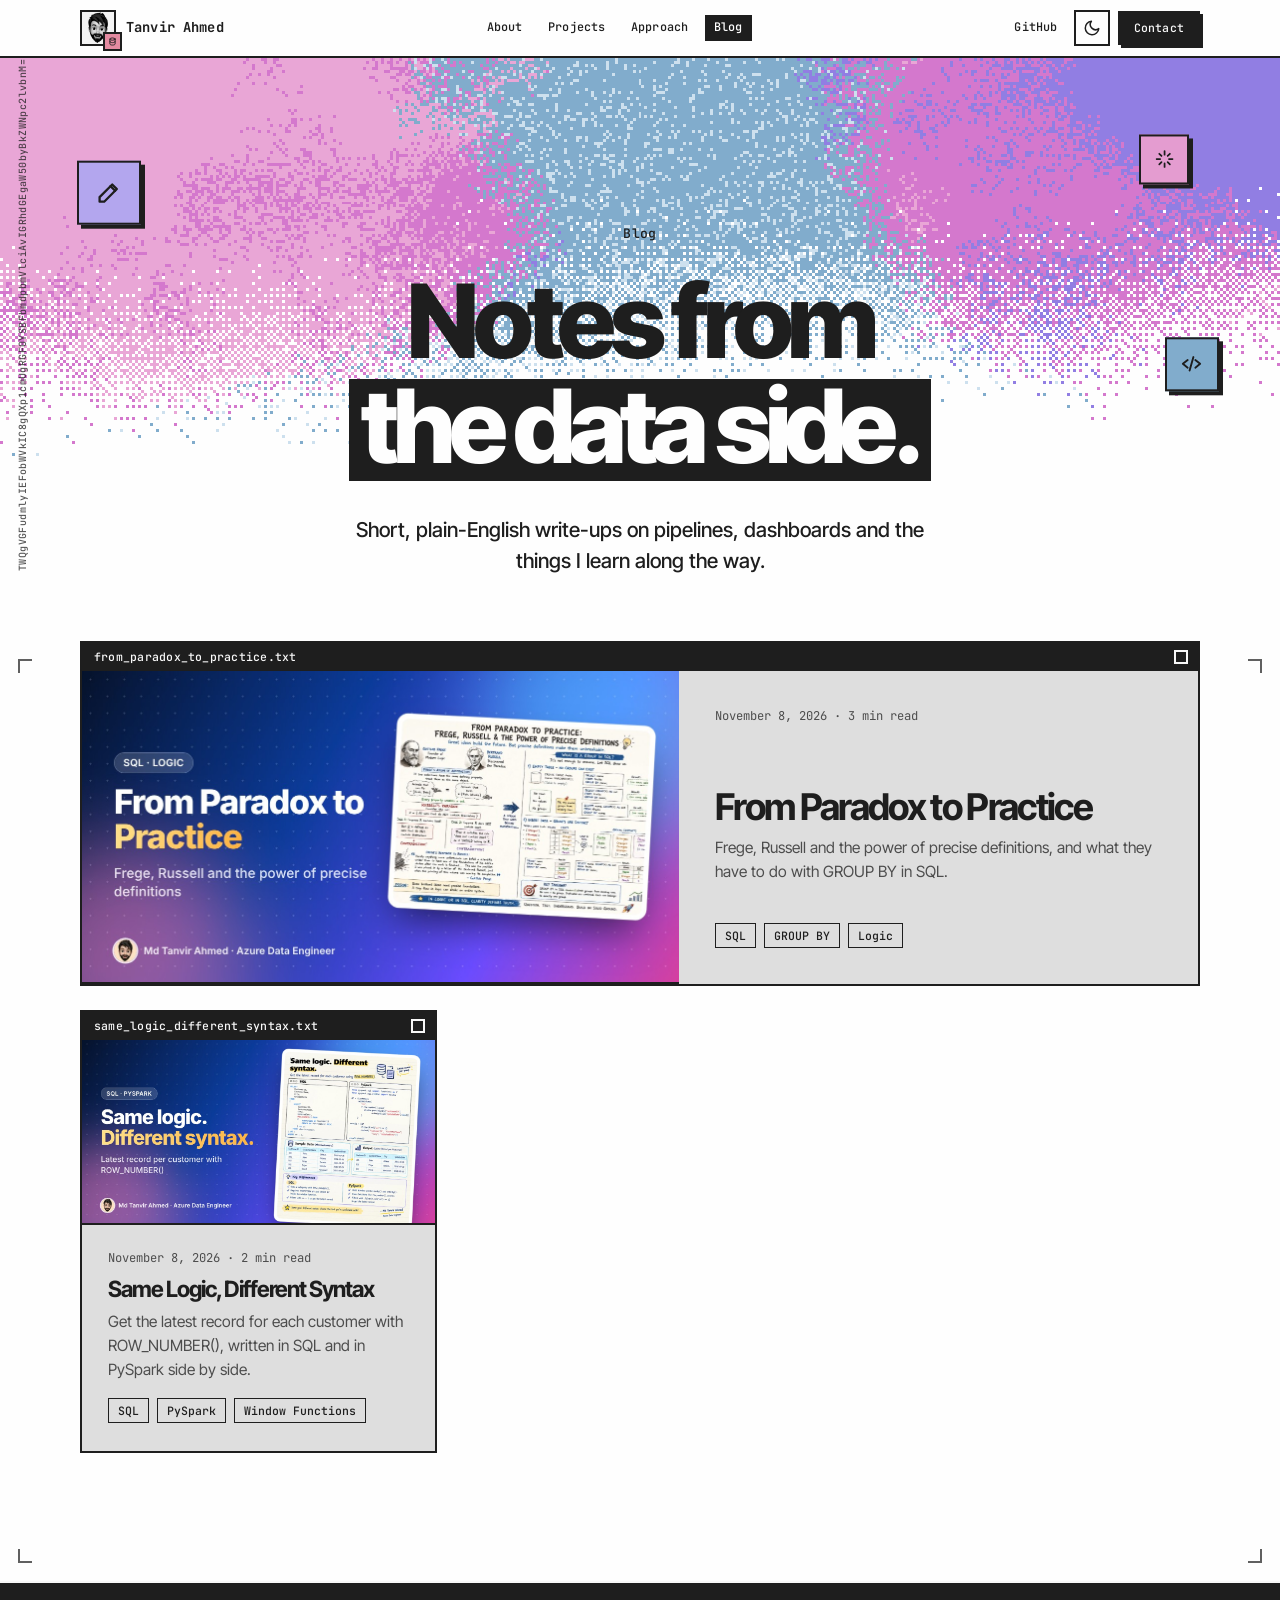
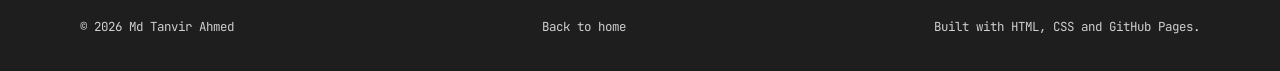
==== commit edf76b58: "Restyle portfolio: retro desktop look" ====
--- a/blog/index.html
+++ b/blog/index.html
@@ -7,7 +7,7 @@
 
     <title>Blog | Md Tanvir Ahmed</title>
     <meta name="description" content="Plain-English write-ups about Azure data engineering, pipelines and dashboards.">
-    <meta name="theme-color" content="#000000">
+    <meta name="theme-color" content="#fefefe">
     <link rel="canonical" href="https://edutanvir.github.io/blog/">
 
     <!-- Link preview: what LinkedIn, Slack and WhatsApp show when the link is pasted -->
@@ -29,15 +29,15 @@
 
     <link rel="preconnect" href="https://fonts.googleapis.com">
     <link rel="preconnect" href="https://fonts.gstatic.com" crossorigin>
-    <link href="https://fonts.googleapis.com/css2?family=Inter:wght@400;500;600;700&display=swap" rel="stylesheet">
+    <link href="https://fonts.googleapis.com/css2?family=Inter+Tight:wght@400;500;600;700;800&family=JetBrains+Mono:wght@400;500;700&display=swap" rel="stylesheet">
     <link rel="stylesheet" href="../style.css">
     <script>
-        /* Applies the saved theme before the page paints (no flash). First visit = dark. */
+        /* Applies the saved theme before the page paints (no flash). First visit = light. */
         (function () {
             var root = document.documentElement, theme = null;
             root.classList.add("js");
             try { theme = localStorage.getItem("theme"); } catch (e) {}
-            if (theme !== "light" && theme !== "dark") theme = "dark";
+            if (theme !== "light" && theme !== "dark") theme = "light";
             root.dataset.theme = theme;
         })();
     </script>
@@ -78,7 +78,7 @@
     <main id="main">
         <section class="hero post-hero">
             <div class="aurora" aria-hidden="true"><i></i><i></i><i></i><i></i></div>
-            <div class="float-icons" aria-hidden="true"><span class="fi" style="--x:78%;--y:16%;--d:1.2;--c:#8f7bff"><span class="fi-tile" style="--s:64px;--t:7s"><svg class="ico"><use href="#i-pen"/></svg></span></span><span class="fi" style="--x:90%;--y:42%;--d:0.8;--c:#ff7ab8"><span class="fi-tile" style="--s:50px;--t:8s"><svg class="ico"><use href="#i-spark"/></svg></span></span><span class="fi" style="--x:70%;--y:58%;--d:1.4;--c:#2997ff"><span class="fi-tile" style="--s:54px;--t:6s"><svg class="ico"><use href="#i-code"/></svg></span></span></div>
+            <div class="float-icons" aria-hidden="true"><span class="fi" style="--x:6%;--y:16%;--d:1.2;--c:#b3a6ee"><span class="fi-tile" style="--s:64px;--t:7s"><svg class="ico"><use href="#i-pen"/></svg></span></span><span class="fi" style="--x:89%;--y:12%;--d:0.8;--c:#e49cd0"><span class="fi-tile" style="--s:50px;--t:8s"><svg class="ico"><use href="#i-spark"/></svg></span></span><span class="fi" style="--x:91%;--y:46%;--d:1.4;--c:#81accc"><span class="fi-tile" style="--s:54px;--t:6s"><svg class="ico"><use href="#i-code"/></svg></span></span></div>
             <div class="container">
                 <p class="kicker">Blog</p>
                 <h1 class="display display--sm">
@@ -93,7 +93,7 @@
             <div class="container">
             <div class="blog-grid" data-stagger>
                 <a class="card post-card" href="paradox-to-practice.html">
-                    <div class="thumb" style="--c1:#0071e3;--c2:#8f7bff">
+                    <div class="thumb" style="--c1:#81accc;--c2:#b3a6ee">
                         <img src="images/frege-russell-preview.jpg" alt="Hand-drawn infographic titled From Paradox to Practice. The left side explains Frege&#x27;s axiom of abstraction and Russell&#x27;s paradox with its two contradicting cases. The right side shows what a group is in SQL, using an empty table and a small fruits table." width="1200" height="627" loading="lazy">
                     </div>
                     <div class="post-card-body">
@@ -104,7 +104,7 @@
                     </div>
                 </a>
                 <a class="card post-card" href="same-logic-different-syntax.html">
-                    <div class="thumb" style="--c1:#0071e3;--c2:#8f7bff">
+                    <div class="thumb" style="--c1:#81accc;--c2:#b3a6ee">
                         <img src="images/same-logic-preview.jpg" alt="Infographic titled Same logic, different syntax. It shows SQL and PySpark code that both use ROW_NUMBER() to get the latest record for each customer, with sample data, the output, and the key differences between the two." width="1200" height="627" loading="lazy">
                     </div>
                     <div class="post-card-body">
--- a/style.css
+++ b/style.css
@@ -1,6 +1,6 @@
 /* ==========================================================================
    Md Tanvir Ahmed — Portfolio
-   Colourful Apple-style design system.
+   Retro 1-bit desktop design system (tokens in section 1, skin in section 24).
    1. Tokens            8. Pipeline (animated flow)   15. Callouts, quotes, code
    2. Base              9. Marquee                    16. Carousel
    3. Layout           10. Cards & icon tiles         17. Contact, footer
@@ -10,96 +10,145 @@
    7. Floating icons   14. Steps, browser frame
    ========================================================================== */
 
-/* 1. TOKENS ---------------------------------------------------------------- */
+/* 1. TOKENS ----------------------------------------------------------------
+   A retro "1-bit desktop" look: dithered sky and pink clouds, a flat pink
+   desktop, black-title-bar windows, tight bold headlines, small mono labels.
+   Colours were sampled from reference screenshots (see design-system/DESIGN.md).
+   Change a value here and the whole site follows.
+   -------------------------------------------------------------------------- */
 :root {
-    --bg: #000;
-    --surface: #1d1d1f;
-    --text: #f5f5f7;
-    --muted: #a1a1a6;
-    --line: rgba(255, 255, 255, 0.14);
-    --chrome: #2c2c2e;
-
-    /* Theme-aware surfaces (the light palette is further down) */
-    --header-bg: rgba(0, 0, 0, 0.72);
-    --nav-link: rgba(245, 245, 247, 0.78);
-    --nav-link-hover: #fff;
-    --field-bg: rgba(255, 255, 255, 0.05);
-    --tile-bg: rgba(255, 255, 255, 0.06);
-    --tile-line: rgba(255, 255, 255, 0.16);
-    --node-bg: rgba(127, 127, 127, 0.08);
-    --shadow-browser: 0 40px 70px -28px rgba(0, 0, 0, 0.55), 0 0 0 1px rgba(127, 127, 127, 0.25);
+    /* Raw palette */
+    --c-ink: #1e1e1e;
+    --c-deep: #0d0d0d;
+    --c-paper: #fefefe;
+    --c-grey: #dedede;
+    --c-pink: #e48ba1;
+    --c-sky: #81accc;
+    --c-magenta: #d478cd;
+    --c-blush: #e49cd0;
+    --c-lilac: #b3a6ee;
+    --c-blue: #3b62a2;
+    --c-brown: #85472d;
+    --c-green: #437f2f;
+    --c-crimson: #903043;
+
+    /* Dark theme values. The light theme re-points them further down. */
+    --bg: #1e1e1e;
+    --deep: #0d0d0d;
+    --surface: #2a2a2a;
+    --text: #f8f8f8;
+    --muted: #b9b9b9;
+    --line: rgba(248, 248, 248, 0.28);
+    --edge: #f8f8f8;            /* window borders and hard shadows */
+    --bar-bg: #f8f8f8;          /* window title bars, inverted labels */
+    --bar-text: #1e1e1e;
+    --chrome: #f8f8f8;
+    --hl: #e48ba1;              /* highlight fill (always carries ink text) */
+    --on-hl: #1e1e1e;
+    --accent: #e48ba1;
+    --accent-strong: #e48ba1;
+    --on-accent: #1e1e1e;
+    --accent-soft: rgba(228, 139, 161, 0.22);
+
+    --header-bg: #1e1e1e;
+    --nav-link: #f8f8f8;
+    --nav-link-hover: #f8f8f8;
+    --field-bg: #1e1e1e;
+    --tile-bg: #f8f8f8;
+    --tile-line: #1e1e1e;
+    --node-bg: #2a2a2a;
+    --shadow-browser: none;
     color-scheme: dark;
 
-    --accent: #2997ff;
-    --accent-strong: #0071e3;
-    --accent-soft: rgba(41, 151, 255, 0.16);
-
-    --cyan: #40d9ff;
-    --violet: #8f7bff;
-    --pink: #ff7ab8;
-    --amber: #ffb340;
-    --coral: #ff6b5e;
-    --green: #30d158;
+    /* Dithered sky, read by script.js (dark: the same sky, dimmed) */
+    --cloud-paper: #1e1e1e;
+    --cloud-sky-pale: #3b6180;
+    --cloud-sky: #2e506b;
+    --cloud-blush: #8a416c;
+    --cloud-magenta: #86348a;
+    --cloud-violet: #5a49a8;
+
+    /* Older names, kept so every existing rule still resolves */
+    --cyan: var(--c-sky);
+    --violet: #7e6ad6;
+    --pink: #e48ba1;
+    --amber: #d9a441;
+    --coral: #d8605a;
+    --green: #4d8d37;
 
     --max: 1120px;
-    --nav-h: 52px;
-    --radius-sm: 12px;
-    --radius-md: 20px;
-    --radius-lg: 32px;
+    --nav-h: 56px;
+    --radius-sm: 0px;
+    --radius-md: 0px;
+    --radius-lg: 0px;
     --ease: cubic-bezier(0.22, 1, 0.36, 1);
 
-    --font: -apple-system, BlinkMacSystemFont, "SF Pro Display",
-        "SF Pro Text", "Inter", "Segoe UI", Roboto, Helvetica, Arial, sans-serif;
-}
-
-/* Light sections re-point the same tokens, so every component adapts. */
-.section--light {
-    --surface: #fff;
-    --text: #1d1d1f;
-    --muted: #6e6e73;
-    --line: rgba(0, 0, 0, 0.1);
-    --chrome: #e8e8ed;
-    --field-bg: #fff;
-    --node-bg: #fff;
-    --accent: #0066cc;
-    --violet: #6a4cff;
-    --pink: #d6409f;
-    --accent-soft: rgba(0, 113, 227, 0.1);
-    color: var(--text);
-    background:
-        radial-gradient(900px circle at 88% 0%, rgba(143, 123, 255, 0.2), transparent 60%),
-        radial-gradient(760px circle at 4% 100%, rgba(41, 151, 255, 0.16), transparent 60%),
-        radial-gradient(600px circle at 55% 55%, rgba(255, 179, 64, 0.1), transparent 65%),
-        #f5f5f7;
-}
-
-.section--tint {
-    background:
-        radial-gradient(800px circle at 8% 0%, rgba(143, 123, 255, 0.16), transparent 60%),
-        radial-gradient(700px circle at 100% 100%, rgba(41, 151, 255, 0.14), transparent 60%);
+    --font: "Inter Tight", "Inter", "Helvetica Neue", Helvetica, Arial, sans-serif;
+    --mono: "JetBrains Mono", ui-monospace, "SF Mono", Menlo, Consolas, "Liberation Mono", monospace;
 }
 
 /* Light theme: switched by <html data-theme="light"> (see the toggle in the nav) */
 :root[data-theme="light"] {
-    --bg: #fff;
-    --surface: #f5f5f7;
-    --text: #1d1d1f;
-    --muted: #6e6e73;
-    --line: rgba(0, 0, 0, 0.1);
-    --chrome: #e8e8ed;
-    --header-bg: rgba(255, 255, 255, 0.76);
-    --nav-link: rgba(29, 29, 31, 0.72);
-    --nav-link-hover: #000;
+    --bg: #fefefe;
+    --deep: #1e1e1e;
+    --surface: #dedede;
+    --text: #1e1e1e;
+    --muted: #4d4d4d;
+    --line: rgba(30, 30, 30, 0.4);
+    --edge: #1e1e1e;
+    --bar-bg: #1e1e1e;
+    --bar-text: #f8f8f8;
+    --chrome: #1e1e1e;
+    --accent: #1e1e1e;
+    --accent-strong: #1e1e1e;
+    --on-accent: #f8f8f8;
+    --accent-soft: rgba(30, 30, 30, 0.1);
+
+    --header-bg: #fefefe;
+    --nav-link: #1e1e1e;
+    --nav-link-hover: #1e1e1e;
     --field-bg: #fff;
-    --tile-bg: rgba(255, 255, 255, 0.72);
-    --tile-line: rgba(0, 0, 0, 0.08);
-    --node-bg: #fff;
-    --shadow-browser: 0 30px 60px -30px rgba(0, 0, 0, 0.38), 0 0 0 1px rgba(0, 0, 0, 0.08);
-    --accent: #0066cc;
-    --violet: #6a4cff;
-    --pink: #d6409f;
-    --accent-soft: rgba(0, 113, 227, 0.1);
+    --tile-bg: #fff;
+    --node-bg: #dedede;
     color-scheme: light;
+
+    --cloud-paper: #fefefe;
+    --cloud-sky-pale: #cde0ee;
+    --cloud-sky: #81accc;
+    --cloud-blush: #e9a6d6;
+    --cloud-magenta: #d478cd;
+    --cloud-violet: #917ee3;
+}
+
+/* The pink "desktop": windows sit on it. Re-points the same tokens, so every
+   component adapts. It stays pink in both themes. */
+.section--light {
+    --surface: #dedede;
+    --text: #1e1e1e;
+    --muted: #2b2b2b;
+    --line: rgba(30, 30, 30, 0.5);
+    --edge: #1e1e1e;
+    --bar-bg: #1e1e1e;
+    --bar-text: #f8f8f8;
+    --chrome: #1e1e1e;
+    --field-bg: #fff;
+    --node-bg: #dedede;
+    --accent: #1e1e1e;
+    --accent-strong: #1e1e1e;
+    --on-accent: #f8f8f8;
+    --accent-soft: rgba(30, 30, 30, 0.1);
+    --hl: #fefefe;              /* highlight on pink = white, so it still pops */
+    --on-hl: #1e1e1e;
+    color: var(--text);
+    background-color: #e48ba1;
+    background-image: radial-gradient(rgba(30, 30, 30, 0.34) 1px, transparent 1.4px);
+    background-size: 5px 5px;
+}
+
+/* A faint halftone paper texture */
+.section--tint {
+    background-image: radial-gradient(color-mix(in srgb, var(--text) 16%, transparent) 1px, transparent 1.4px);
+    background-size: 6px 6px;
 }
 
 /* 2. BASE ------------------------------------------------------------------ */
@@ -422,28 +471,6 @@
 ::view-transition-new(root) {
     animation: none;
     mix-blend-mode: normal;
-}
-
-/* Light theme refinements for dark-first decorations */
-:root[data-theme="light"] .aurora i {
-    opacity: 0.8;
-}
-
-:root[data-theme="light"] .hero::before {
-    background: radial-gradient(640px circle at var(--gx, 72%) var(--gy, 28%),
-        rgba(41, 151, 255, 0.16), transparent 62%);
-}
-
-:root[data-theme="light"] .site-header.is-scrolled {
-    box-shadow: 0 1px 0 var(--line), 0 10px 30px -20px rgba(0, 0, 0, 0.2);
-}
-
-:root[data-theme="light"] .flow-node.is-lit {
-    box-shadow: 0 0 0 1px var(--c1), 0 18px 40px -18px var(--c1);
-}
-
-:root[data-theme="light"] .card {
-    box-shadow: 0 1px 0 rgba(0, 0, 0, 0.03);
 }
 
 .scroll-progress {
@@ -2993,3 +3020,1532 @@
         font-size: 1.2rem;
     }
 }
+
+/* ==========================================================================
+   24. RETRO OS SKIN
+   Shapes, windows, type and graphics. Everything here reads the tokens in
+   section 1, so a colour change there is enough. Later rules win on purpose.
+   ========================================================================== */
+
+/* ---- Base --------------------------------------------------------------- */
+body {
+    font-size: 1.0625rem;
+    line-height: 1.55;
+}
+
+::selection {
+    background: var(--hl);
+    color: var(--on-hl);
+}
+
+:focus-visible {
+    outline: 3px solid var(--text);
+    outline-offset: 3px;
+    border-radius: 0;
+}
+
+.skip-link {
+    border: 2px solid #1e1e1e;
+    border-radius: 0;
+    background: #fefefe;
+    color: #1e1e1e;
+    font-family: var(--mono);
+    font-size: 0.85rem;
+}
+
+h2 {
+    max-width: 16ch;
+    font-size: clamp(2.4rem, 6vw, 4.75rem);
+    line-height: 0.96;
+    letter-spacing: -0.055em;
+    font-weight: 700;
+}
+
+h3 {
+    font-size: 1.3rem;
+    line-height: 1.15;
+    letter-spacing: -0.035em;
+    font-weight: 700;
+}
+
+.lead {
+    color: var(--muted);
+    font-weight: 450;
+}
+
+/* Small inverted label, the way the reference tags its panels */
+.kicker {
+    display: inline-block;
+    margin-bottom: 18px;
+    padding: 3px 9px;
+    background: var(--bar-bg);
+    color: var(--bar-text);
+    -webkit-text-fill-color: currentColor;
+    font: 500 0.74rem/1.5 var(--mono);
+    letter-spacing: 0.08em;
+    text-transform: uppercase;
+}
+
+.section {
+    position: relative;
+}
+
+.section > .container {
+    position: relative;
+    z-index: 1;
+}
+
+/* Centred section heads, like the reference */
+.section-head {
+    text-align: center;
+}
+
+.section-head h2,
+.section-head .lead {
+    margin-inline: auto;
+}
+
+/* Corner brackets frame each section */
+.section:not(.cta)::before {
+    content: "";
+    position: absolute;
+    inset: 18px;
+    z-index: 0;
+    pointer-events: none;
+    opacity: 0.7;
+    background:
+        linear-gradient(var(--text), var(--text)) left top / 14px 2px no-repeat,
+        linear-gradient(var(--text), var(--text)) left top / 2px 14px no-repeat,
+        linear-gradient(var(--text), var(--text)) right top / 14px 2px no-repeat,
+        linear-gradient(var(--text), var(--text)) right top / 2px 14px no-repeat,
+        linear-gradient(var(--text), var(--text)) left bottom / 14px 2px no-repeat,
+        linear-gradient(var(--text), var(--text)) left bottom / 2px 14px no-repeat,
+        linear-gradient(var(--text), var(--text)) right bottom / 14px 2px no-repeat,
+        linear-gradient(var(--text), var(--text)) right bottom / 2px 14px no-repeat;
+}
+
+/* ---- Dithered canvases (drawn by script.js) ------------------------------ */
+.dither {
+    position: absolute;
+    inset: 0;
+    z-index: 0;
+    display: block;
+    width: 100%;
+    height: 100%;
+    pointer-events: none;
+    image-rendering: -moz-crisp-edges;
+    image-rendering: pixelated;
+}
+
+/* ---- Menu bar ------------------------------------------------------------ */
+.site-header {
+    background: var(--header-bg);
+    border-bottom: 2px solid var(--edge);
+    -webkit-backdrop-filter: none;
+    backdrop-filter: none;
+}
+
+.site-header.is-scrolled {
+    border-bottom-color: var(--edge);
+}
+
+.logo {
+    font: 700 0.86rem/1 var(--mono);
+    letter-spacing: -0.01em;
+}
+
+.logo-mark {
+    width: 36px;
+    height: 36px;
+    padding: 0;
+    border: 2px solid var(--edge);
+    border-radius: 0;
+    background: var(--surface);
+}
+
+.logo-mark img {
+    border: 0;
+    border-radius: 0;
+    filter: grayscale(1) contrast(1.15);
+    transition: filter 0.3s;
+}
+
+.logo:hover .logo-mark {
+    transform: none;
+}
+
+.logo:hover .logo-mark img {
+    filter: none;
+}
+
+.logo-badge {
+    right: -8px;
+    bottom: -7px;
+    width: 19px;
+    height: 19px;
+    padding: 3px;
+    border: 2px solid var(--edge);
+    border-radius: 0;
+    background: var(--hl);
+    box-shadow: none;
+    color: var(--on-hl);
+}
+
+.nav-links,
+.nav-actions {
+    gap: 8px;
+}
+
+.nav-links a,
+.nav-ext {
+    padding: 7px 9px;
+    color: var(--nav-link);
+    font: 500 0.74rem/1 var(--mono);
+    letter-spacing: 0.06em;
+    text-transform: uppercase;
+}
+
+.nav-links a:hover,
+.nav-links a.is-active,
+.nav-links a[aria-current="page"],
+.nav-ext:hover {
+    background: var(--text);
+    color: var(--bg);
+}
+
+.theme-toggle {
+    width: 36px;
+    height: 36px;
+    border: 2px solid var(--edge);
+    border-radius: 0;
+    color: var(--text);
+}
+
+.theme-toggle:hover {
+    background: var(--hl);
+    border-color: var(--edge);
+    color: var(--on-hl);
+    transform: none;
+}
+
+.scroll-progress {
+    height: 4px;
+    background: repeating-linear-gradient(90deg, var(--hl) 0 6px, var(--edge) 6px 8px);
+}
+
+/* ---- Hero ---------------------------------------------------------------- */
+.hero {
+    padding: clamp(96px, 13vw, 168px) 0 clamp(72px, 9vw, 120px);
+    color: var(--text);
+    text-align: center;
+}
+
+.hero::before {
+    display: none;
+}
+
+/* Fallback sky for the moment before (or without) the canvas */
+.aurora {
+    background: linear-gradient(180deg,
+        var(--cloud-sky) 0%, var(--cloud-sky) 30%,
+        var(--cloud-blush) 62%, var(--cloud-paper) 94%);
+}
+
+.aurora i {
+    display: none;
+}
+
+/* Vertical base-64 line, a nod to the reference. It is decoration only. */
+.hero::after {
+    content: "TWQgVGFudmlyIEFobWVkIC8gQXp1cmUgRGF0YSBFbmdpbmVlciAvIGRhdGEgaW50byBkZWNpc2lvbnM=";
+    content: "TWQgVGFudmlyIEFobWVkIC8gQXp1cmUgRGF0YSBFbmdpbmVlciAvIGRhdGEgaW50byBkZWNpc2lvbnM=" / "";
+    position: absolute;
+    left: max(18px, calc(50% - 600px));
+    bottom: 12%;
+    z-index: 0;
+    color: var(--text);
+    font: 500 10px/1 var(--mono);
+    letter-spacing: 0.04em;
+    opacity: 0.75;
+    writing-mode: vertical-rl;
+    transform: rotate(180deg);
+    pointer-events: none;
+}
+
+.display {
+    max-width: 11ch;
+    margin: 10px auto 26px;
+    font-size: clamp(3.6rem, 11.5vw, 9rem);
+    line-height: 0.92;
+    letter-spacing: -0.065em;
+    font-weight: 800;
+}
+
+.display--sm {
+    max-width: 14ch;
+    font-size: clamp(3rem, 8.6vw, 6.4rem);
+}
+
+/* The typed word becomes an inverted label, like the table labels */
+.gradient-text {
+    display: inline-block;
+    padding: 0 0.12em 0.04em;
+    background: var(--text);
+    -webkit-background-clip: border-box;
+    background-clip: border-box;
+    -webkit-text-fill-color: var(--bg);
+    color: var(--bg);
+    animation: none;
+}
+
+.display .tw-caret::after,
+.tw-caret::after {
+    border-radius: 0;
+    background: var(--bg);
+}
+
+.hero .lead {
+    max-width: 36rem;
+    margin-inline: auto;
+    color: var(--text);
+    font-size: clamp(1.05rem, 1.7vw, 1.28rem);
+    font-weight: 500;
+}
+
+.hero .kicker {
+    display: flex;
+    align-items: baseline;
+    justify-content: center;
+    gap: 8px;
+    max-width: 34rem;
+    margin: 0 auto 30px;
+    padding: 0;
+    background: none;
+    color: var(--text);
+    font-size: 0.82rem;
+    letter-spacing: 0.02em;
+    text-transform: none;
+}
+
+.leader {
+    flex: 1;
+    min-width: 24px;
+    border-bottom: 2px dotted currentColor;
+    transform: translateY(-3px);
+}
+
+/* Big underlined links instead of pill buttons, like the reference */
+.hero-actions {
+    justify-content: center;
+    gap: 12px 40px;
+    margin-top: 34px;
+}
+
+.hero-actions .btn {
+    min-height: 0;
+    padding: 0 0.04em 0.04em;
+    border: 0;
+    background: transparent;
+    box-shadow: none;
+    color: inherit;
+    font: 800 clamp(1.5rem, 3.2vw, 2.5rem)/1.05 var(--font);
+    letter-spacing: -0.05em;
+    text-transform: none;
+    text-decoration: underline;
+    text-decoration-thickness: 0.09em;
+    text-underline-offset: 0.12em;
+}
+
+.hero-actions .btn:hover {
+    background: var(--hl);
+    box-shadow: none;
+    color: var(--on-hl);
+    filter: none;
+}
+
+.hero-actions .btn:active {
+    transform: none;
+}
+
+.hero-actions .btn.is-disabled {
+    border: 0;
+}
+
+.byline,
+.toc,
+.tag-list {
+    justify-content: center;
+}
+
+.byline {
+    color: var(--text);
+    font-family: var(--mono);
+    font-size: 0.82rem;
+}
+
+.byline img {
+    border: 2px solid var(--edge);
+    border-radius: 0;
+    box-shadow: none;
+    filter: grayscale(1) contrast(1.15);
+}
+
+.toc a {
+    padding: 5px 11px;
+    border: 2px solid var(--edge);
+    border-radius: 0;
+    background: var(--bg);
+    color: var(--text);
+    font: 500 0.72rem/1.4 var(--mono);
+    letter-spacing: 0.04em;
+    text-transform: uppercase;
+}
+
+.toc a:hover {
+    border-color: var(--edge);
+    background: var(--text);
+    color: var(--bg);
+}
+
+/* ---- Floating icons: desktop icons ---------------------------------------- */
+.fi-tile {
+    border: 2px solid #1e1e1e;
+    border-radius: 0;
+    background: var(--c, #fefefe);
+    color: #1e1e1e;
+    box-shadow: 4px 4px 0 var(--edge);
+    -webkit-backdrop-filter: none;
+    backdrop-filter: none;
+}
+
+@keyframes bob {
+    from { transform: translateY(-7px); }
+    to   { transform: translateY(8px); }
+}
+
+/* ---- Pipeline: three windows joined by a dashed line ----------------------- */
+.flow {
+    margin-inline: auto;
+    text-align: left;
+}
+
+.flow-node,
+.section--light .flow-node {
+    border: 2px solid var(--edge);
+    border-radius: 0;
+    background: var(--surface);
+    color: var(--text);
+    -webkit-backdrop-filter: none;
+    backdrop-filter: none;
+}
+
+.flow-ico {
+    width: 44px;
+    height: 44px;
+    border: 2px solid var(--edge);
+    border-radius: 0;
+    background: var(--c1);
+    box-shadow: none;
+    color: #1e1e1e;
+}
+
+.flow-node.is-lit {
+    border-color: var(--edge);
+    box-shadow: 5px 5px 0 var(--edge);
+    transform: translate(-3px, -3px);
+}
+
+.flow-node span:not(.flow-ico) {
+    color: var(--muted);
+    font-family: var(--mono);
+    font-size: 0.74rem;
+}
+
+.flow-link {
+    height: 0;
+    border-top: 2px dashed var(--edge);
+    border-radius: 0;
+    background: none;
+}
+
+.flow-link::after {
+    width: 11px;
+    height: 11px;
+    margin: -6px 0 0 -6px;
+    border: 2px solid var(--edge);
+    border-radius: 0;
+    background: var(--hl);
+    box-shadow: none;
+}
+
+/* ---- Tech strip: coloured labels, like the chart legend --------------------- */
+.marquee {
+    padding-block: 14px;
+    border-block: 2px solid var(--edge);
+    background: var(--bg);
+    -webkit-mask-image: none;
+    mask-image: none;
+}
+
+.chip {
+    --chip: var(--c-blue);
+    gap: 0;
+    padding: 6px 12px;
+    border: 0;
+    border-radius: 0;
+    background: var(--chip);
+    color: #fff;
+    font: 500 0.8rem/1.3 var(--mono);
+}
+
+.chip::before {
+    display: none;
+}
+
+.chip:nth-child(5n+1) { --chip: var(--c-blue); }
+.chip:nth-child(5n+2) { --chip: var(--c-brown); }
+.chip:nth-child(5n+3) { --chip: var(--c-green); }
+.chip:nth-child(5n+4) { --chip: var(--c-crimson); }
+.chip:nth-child(5n+5) { --chip: #5b4aa6; }
+
+/* ---- Windows (cards) --------------------------------------------------------- */
+.card {
+    --pad: 28px;
+    --c1: var(--c-sky);
+    --c2: var(--c-sky);
+    padding: var(--pad);
+    border: 2px solid var(--edge);
+    border-radius: 0;
+    background: var(--surface);
+    color: var(--text);
+    transition: transform 0.18s var(--ease), box-shadow 0.18s var(--ease);
+}
+
+.card:nth-child(3n+1) { --c1: var(--c-sky); }
+.card:nth-child(3n+2) { --c1: var(--c-blush); }
+.card:nth-child(3n+3) { --c1: var(--c-lilac); }
+
+/* Title bar: the text comes from data-title (script.js fills it in) */
+.card::before {
+    content: attr(data-title);
+    position: static;
+    inset: auto;
+    z-index: auto;
+    display: block;
+    height: 28px;
+    margin: calc(var(--pad) * -1) calc(var(--pad) * -1) var(--pad);
+    padding: 0 36px 0 12px;
+    overflow: hidden;
+    background: var(--bar-bg);
+    color: var(--bar-text);
+    font: 500 0.72rem/28px var(--mono);
+    letter-spacing: 0.02em;
+    text-overflow: ellipsis;
+    white-space: nowrap;
+    opacity: 1;
+}
+
+/* The little close box on the title bar */
+.card::after {
+    content: "";
+    position: absolute;
+    top: 7px;
+    right: 10px;
+    left: auto;
+    width: 14px;
+    height: 14px;
+    border: 2px solid var(--bar-text);
+    background: none;
+    transform: none;
+    transition: background-color 0.15s;
+}
+
+.card:hover {
+    border-color: var(--edge);
+    box-shadow: 6px 6px 0 var(--edge);
+    transform: translate(-3px, -3px);
+}
+
+.card:hover::before {
+    opacity: 1;
+}
+
+.card:hover::after {
+    background: var(--hl);
+    transform: none;
+}
+
+/* Big containers should not jump around under the pointer */
+.card.cal:hover,
+.card.booking-panel:hover,
+.card.form:hover {
+    box-shadow: none;
+    transform: none;
+}
+
+.post-card { --pad: 0px; }
+.cal,
+.booking-panel { --pad: 26px; }
+.next-case { --pad: clamp(24px, 4vw, 44px); }
+
+.card p {
+    color: var(--muted);
+}
+
+.icon-tile {
+    width: 44px;
+    height: 44px;
+    margin-bottom: 16px;
+    border: 2px solid var(--edge);
+    border-radius: 0;
+    background: var(--c1, var(--c-sky));
+    box-shadow: 3px 3px 0 var(--edge);
+    color: #1e1e1e;
+}
+
+.step h3::before {
+    width: 34px;
+    height: 34px;
+    border: 2px solid var(--edge);
+    border-radius: 0;
+    background: var(--c1);
+    box-shadow: none;
+    color: #1e1e1e;
+    font-family: var(--mono);
+}
+
+/* ---- Buttons and tags --------------------------------------------------------- */
+.btn {
+    min-height: 46px;
+    padding: 0 22px;
+    border: 2px solid var(--edge);
+    border-radius: 0;
+    box-shadow: 4px 4px 0 var(--edge);
+    font: 500 0.82rem/1 var(--mono);
+    letter-spacing: 0.05em;
+    text-transform: uppercase;
+    transition: background-color 0.15s, color 0.15s, box-shadow 0.15s, transform 0.15s;
+}
+
+.btn-primary {
+    background: var(--edge);
+    color: var(--bar-text);
+}
+
+.btn-primary:hover {
+    background: var(--hl);
+    box-shadow: 4px 4px 0 var(--edge);
+    color: var(--on-hl);
+    filter: none;
+}
+
+.btn-secondary {
+    border-color: var(--edge);
+    background: transparent;
+    color: var(--text);
+}
+
+.btn-secondary:hover {
+    background: var(--hl);
+    color: var(--on-hl);
+}
+
+.btn:active {
+    box-shadow: 1px 1px 0 var(--edge);
+    transform: translate(3px, 3px);
+}
+
+.btn-small {
+    min-height: 34px;
+    padding: 0 14px;
+    font-size: 0.72rem;
+    box-shadow: 3px 3px 0 var(--edge);
+}
+
+.btn.is-disabled {
+    border-style: dashed;
+    box-shadow: none;
+    color: var(--muted);
+}
+
+.tag-list li {
+    gap: 0;
+    padding: 3px 9px;
+    border: 1.5px solid var(--edge);
+    border-radius: 0;
+    background: transparent;
+    color: var(--text);
+    font: 500 0.72rem/1.5 var(--mono);
+}
+
+.tag-list li::before {
+    display: none;
+}
+
+.tag-list li:hover {
+    background: var(--hl);
+    color: var(--on-hl);
+    transform: none;
+}
+
+.link-arrow {
+    color: var(--text);
+    text-decoration: underline;
+    text-decoration-thickness: 2px;
+    text-underline-offset: 3px;
+}
+
+/* ---- Side rail: a vertical progress meter ---------------------------------------- */
+.rail-line {
+    width: 8px;
+    margin-left: -4px;
+    border: 2px solid #1e1e1e;
+    border-radius: 0;
+    background: #fefefe;
+}
+
+.rail-fill {
+    background: #1e1e1e;
+}
+
+.rail-packet {
+    width: 12px;
+    height: 12px;
+    border: 2px solid #1e1e1e;
+    border-radius: 0;
+    background: var(--c-pink);
+    box-shadow: none;
+    animation: none;
+}
+
+.rail-dot {
+    width: 12px;
+    height: 12px;
+    border: 2px solid #1e1e1e;
+    border-radius: 0;
+    background: #fefefe;
+}
+
+.rail-dot.is-passed {
+    border-color: #1e1e1e;
+    background: #1e1e1e;
+}
+
+.rail-dot.is-active {
+    border-color: #1e1e1e;
+    background: var(--c-pink);
+}
+
+.rail-dot::after {
+    padding: 4px 9px;
+    border: 2px solid #fefefe;
+    border-radius: 0;
+    background: #1e1e1e;
+    font: 500 0.7rem/1.2 var(--mono);
+}
+
+/* ---- Cursor: a square that inverts what is under it ------------------------------- */
+.cursor-ring {
+    border: 2px solid #fff;
+    border-radius: 0;
+    mix-blend-mode: difference;
+}
+
+.cursor-ring.is-hover {
+    background: rgba(255, 255, 255, 0.28);
+}
+
+.cursor-ring.is-view {
+    border: 2px solid #1e1e1e;
+    background: var(--c-pink);
+    mix-blend-mode: normal;
+}
+
+.cursor-ring span {
+    color: #1e1e1e;
+    font: 500 0.72rem/1 var(--mono);
+    text-transform: uppercase;
+}
+
+.bit {
+    border-radius: 0;
+    box-shadow: none;
+}
+
+.bit--icon {
+    filter: none;
+}
+
+/* ---- Project windows ---------------------------------------------------------------- */
+.browser {
+    border: 2px solid var(--edge);
+    border-radius: 0;
+    background: var(--surface);
+    box-shadow: 6px 6px 0 var(--edge);
+}
+
+.browser-bar {
+    height: 28px;
+    padding: 0 10px;
+    gap: 0;
+}
+
+.browser-bar i {
+    display: none;
+}
+
+.browser-bar span {
+    padding: 0;
+    overflow: hidden;
+    color: var(--bar-text);
+    font: 500 0.72rem/28px var(--mono);
+    text-align: left;
+    text-overflow: ellipsis;
+    white-space: nowrap;
+}
+
+.browser-bar::after {
+    content: "";
+    flex: none;
+    width: 12px;
+    height: 12px;
+    border: 2px solid var(--bar-text);
+}
+
+.browser img {
+    border-top: 2px solid var(--edge);
+    background: #fff;
+}
+
+.browser figcaption {
+    border-top: 2px solid var(--edge);
+    background: var(--surface);
+    font-family: var(--mono);
+    font-size: 0.78rem;
+}
+
+.slide {
+    --pad: clamp(24px, 4vw, 52px);
+    padding: var(--pad);
+    border: 2px solid var(--edge);
+    border-radius: 0;
+    background: var(--surface);
+    box-shadow: none;
+}
+
+.slide::before {
+    content: attr(data-title);
+    order: -2;
+    position: static;
+    inset: auto;
+    z-index: auto;
+    grid-column: 1 / -1;
+    height: 28px;
+    margin: calc(var(--pad) * -1) calc(var(--pad) * -1) 0;
+    padding: 0 12px;
+    background: var(--bar-bg);
+    color: var(--bar-text);
+    font: 500 0.72rem/28px var(--mono);
+}
+
+.slide .kicker {
+    background: var(--bar-bg);
+    -webkit-text-fill-color: currentColor;
+    color: var(--bar-text);
+}
+
+.slide-copy h3 {
+    font-size: clamp(2.2rem, 4.4vw, 3.4rem);
+    line-height: 0.96;
+    letter-spacing: -0.055em;
+    font-weight: 800;
+}
+
+.carousel-dot {
+    width: 12px;
+    height: 12px;
+    border: 2px solid var(--edge);
+    border-radius: 0;
+    background: transparent;
+}
+
+.carousel-dot.is-active {
+    width: 30px;
+    background: var(--edge);
+}
+
+.carousel-counter {
+    font-family: var(--mono);
+}
+
+.carousel-arrow {
+    width: 44px;
+    height: 44px;
+    border: 2px solid var(--edge);
+    border-radius: 0;
+    background: var(--surface);
+    box-shadow: 3px 3px 0 var(--edge);
+    color: var(--text);
+}
+
+.carousel-arrow:hover {
+    background: var(--hl);
+    color: var(--on-hl);
+    transform: none;
+}
+
+.carousel-arrow:active {
+    box-shadow: 1px 1px 0 var(--edge);
+    transform: translate(2px, 2px);
+}
+
+/* ---- Call to action: dark, with a wireframe cube ------------------------------------------ */
+.cta {
+    --text: #f8f8f8;
+    --muted: #bdbdbd;
+    --line: rgba(248, 248, 248, 0.35);
+    --edge: #f8f8f8;
+    --bar-bg: #f8f8f8;
+    --bar-text: #1e1e1e;
+    --hl: #e48ba1;
+    --on-hl: #1e1e1e;
+    background: var(--deep);
+    color: var(--text);
+}
+
+.cta::before {
+    display: none;
+}
+
+.cta .float-icons {
+    display: none;
+}
+
+.cta h2 {
+    max-width: 14ch;
+    font-size: clamp(2.6rem, 7vw, 5.8rem);
+}
+
+.cta .lead {
+    color: var(--muted);
+}
+
+.cube {
+    position: absolute;
+    left: 50%;
+    top: 50%;
+    z-index: 0;
+    width: 0;
+    height: 0;
+    perspective: 1100px;
+    pointer-events: none;
+}
+
+.cube-spin {
+    position: absolute;
+    transform-style: preserve-3d;
+    animation: cube-spin 48s linear infinite;
+}
+
+.cube-box {
+    --s: min(46vw, 400px);
+    position: absolute;
+    left: calc(var(--s) / -2);
+    top: calc(var(--s) / -2);
+    width: var(--s);
+    height: var(--s);
+    transform-style: preserve-3d;
+}
+
+.cube-box--in {
+    --s: min(23vw, 200px);
+}
+
+.cube-box i {
+    position: absolute;
+    inset: 0;
+    border: 1.5px solid rgba(248, 248, 248, 0.8);
+}
+
+.cube-box i:nth-child(1) { transform: translateZ(calc(var(--s) / 2)); }
+.cube-box i:nth-child(2) { transform: rotateY(180deg) translateZ(calc(var(--s) / 2)); }
+.cube-box i:nth-child(3) { transform: rotateY(90deg) translateZ(calc(var(--s) / 2)); }
+.cube-box i:nth-child(4) { transform: rotateY(-90deg) translateZ(calc(var(--s) / 2)); }
+.cube-box i:nth-child(5) { transform: rotateX(90deg) translateZ(calc(var(--s) / 2)); }
+.cube-box i:nth-child(6) { transform: rotateX(-90deg) translateZ(calc(var(--s) / 2)); }
+
+@keyframes cube-spin {
+    from { transform: rotateX(-24deg) rotateY(0deg); }
+    to   { transform: rotateX(-24deg) rotateY(360deg); }
+}
+
+/* ---- Forms ----------------------------------------------------------------------------------- */
+.field label {
+    font: 500 0.78rem/1.4 var(--mono);
+    letter-spacing: 0.04em;
+    text-transform: uppercase;
+}
+
+.field input,
+.field textarea {
+    border: 2px solid var(--edge);
+    border-radius: 0;
+    background: var(--field-bg);
+    color: var(--text);
+}
+
+.field input:focus,
+.field textarea:focus {
+    outline: none;
+    border-color: var(--edge);
+    box-shadow: 4px 4px 0 var(--edge);
+}
+
+.field [aria-invalid="true"] {
+    border-color: #b3261e;
+    border-style: dashed;
+}
+
+.field-error,
+.form-status.is-error {
+    color: #b3261e;
+    font-weight: 600;
+}
+
+.form-status.is-success {
+    color: #2b6a1c;
+    font-weight: 600;
+}
+
+:root:not([data-theme="light"]) .field-error,
+:root:not([data-theme="light"]) .form-status.is-error {
+    color: #ff8d86;
+}
+
+:root:not([data-theme="light"]) .form-status.is-success {
+    color: #8fd97a;
+}
+
+.section--light .field-error,
+.section--light .form-status.is-error {
+    color: #8c1d18;
+}
+
+.section--light .form-status.is-success {
+    color: #1f4f12;
+}
+
+.contact-item small {
+    font-family: var(--mono);
+    font-size: 0.74rem;
+    letter-spacing: 0.04em;
+    text-transform: uppercase;
+}
+
+/* ---- Footer ------------------------------------------------------------------------------------ */
+.site-footer {
+    border-top: 2px solid #f8f8f8;
+    background: var(--deep);
+    color: #cfcfcf;
+    font: 400 0.78rem/1.4 var(--mono);
+}
+
+.footer-inner a:hover {
+    background: #f8f8f8;
+    color: #1e1e1e;
+}
+
+/* ---- Booking calendar ---------------------------------------------------------------------------- */
+.chip-btn {
+    border: 2px solid var(--edge);
+    border-radius: 0;
+    color: var(--text);
+    font: 500 0.74rem/1 var(--mono);
+    letter-spacing: 0.04em;
+    text-transform: uppercase;
+}
+
+.chip-btn:hover {
+    border-color: var(--edge);
+    background: var(--hl);
+    color: var(--on-hl);
+    transform: none;
+}
+
+.demo-note {
+    border: 1.5px dashed var(--edge);
+    border-radius: 0;
+    background: transparent;
+    font-family: var(--mono);
+    font-size: 0.72rem;
+}
+
+.cal-title {
+    font-size: 1.5rem;
+    letter-spacing: -0.04em;
+}
+
+.cal-nav {
+    border: 2px solid var(--edge);
+    border-radius: 0;
+    color: var(--text);
+}
+
+.cal-nav:hover:not(:disabled) {
+    border-color: var(--edge);
+    background: var(--hl);
+    color: var(--on-hl);
+    transform: none;
+}
+
+.cal-week span {
+    font-family: var(--mono);
+    font-size: 0.72rem;
+    text-transform: uppercase;
+}
+
+.cal-grid.is-loading {
+    border-radius: 0;
+}
+
+.cal-day {
+    border: 1.5px solid transparent;
+    border-radius: 0;
+    font-family: var(--mono);
+}
+
+.cal-day.is-today {
+    box-shadow: none;
+    border: 2px dashed var(--edge);
+}
+
+.cal-day.is-free {
+    border: 2px solid var(--edge);
+    background: transparent;
+}
+
+.cal-day.is-free:hover {
+    background: var(--hl);
+    box-shadow: 3px 3px 0 var(--edge);
+    color: var(--on-hl);
+    transform: translate(-2px, -2px);
+}
+
+.cal-day.is-pulse::before {
+    border-radius: 0;
+}
+
+.cal-day.is-selected {
+    border: 2px solid var(--edge);
+    background: var(--edge);
+    box-shadow: 3px 3px 0 var(--c-pink);
+    color: var(--bar-text);
+    animation: cal-in 0.55s var(--ease) backwards;
+    animation-delay: calc(var(--i, 0) * 14ms);
+    transform: translate(-2px, -2px);
+}
+
+.cal-day .bars i {
+    border-radius: 0;
+    background: var(--text);
+}
+
+.cal-day.is-selected .bars i {
+    background: var(--bar-text);
+}
+
+.ripple {
+    display: none;
+}
+
+.legend-dot {
+    border: 2px solid var(--edge);
+    border-radius: 0;
+    background: transparent;
+}
+
+.legend-dot--today {
+    border-style: dashed;
+    box-shadow: none;
+}
+
+.empty-icon {
+    border: 2px solid var(--edge);
+    border-radius: 0;
+    background: var(--c-blush);
+    box-shadow: 4px 4px 0 var(--edge);
+    color: #1e1e1e;
+}
+
+.slot {
+    border: 2px solid var(--edge);
+    border-radius: 0;
+    font-family: var(--mono);
+    font-size: 0.88rem;
+}
+
+.slot:hover {
+    border-color: var(--edge);
+    background: var(--hl);
+    box-shadow: 3px 3px 0 var(--edge);
+    color: var(--on-hl);
+    transform: translate(-2px, -2px);
+}
+
+.slot.is-selected {
+    border-color: var(--edge);
+    background: var(--edge);
+    box-shadow: none;
+    color: var(--bar-text);
+}
+
+.bk-summary {
+    border: 2px dashed var(--edge);
+    border-radius: 0;
+    background: transparent;
+}
+
+.done-badge svg {
+    stroke: var(--text);
+}
+
+.confetti i {
+    border-radius: 0;
+}
+
+.demo-flag {
+    color: var(--text);
+    font-family: var(--mono);
+}
+
+/* ---- Blog and prose ------------------------------------------------------------------------------ */
+.post-title {
+    font-weight: 800;
+    line-height: 0.96;
+    letter-spacing: -0.06em;
+}
+
+.prose a {
+    color: var(--text);
+    text-decoration-thickness: 2px;
+}
+
+.prose a:hover {
+    background: var(--hl);
+    color: var(--on-hl);
+}
+
+.prose li::before {
+    width: 9px;
+    height: 9px;
+    border-radius: 0;
+    background: var(--text);
+    transform: none;
+}
+
+.prose ol li::before {
+    width: 26px;
+    height: 26px;
+    border-radius: 0;
+    background: var(--bar-bg);
+    color: var(--bar-text);
+    font-family: var(--mono);
+}
+
+.callout {
+    border: 2px dashed var(--edge);
+    border-radius: 0;
+    background: color-mix(in srgb, var(--hl) 14%, transparent);
+}
+
+.pullquote,
+.prose blockquote {
+    border-left: 3px dashed var(--edge);
+    border-image: none;
+    letter-spacing: -0.04em;
+    font-weight: 700;
+}
+
+.code,
+.prose pre {
+    border: 2px solid var(--edge);
+    border-radius: 0;
+    background: #0d0d0d;
+    color: #f2f2f2;
+    font-family: var(--mono);
+}
+
+.prose pre code,
+.prose code {
+    font-family: var(--mono);
+}
+
+.code .k { color: #e9a6d6; }
+.code .f { color: #8fc0e4; }
+.code .n { color: #e8c066; }
+
+.prose code {
+    border: 1px solid var(--line);
+    border-radius: 0;
+    background: color-mix(in srgb, var(--text) 10%, transparent);
+}
+
+.prose hr {
+    height: 0;
+    border: 0;
+    border-top: 2px dashed var(--line);
+    background: none;
+}
+
+.prose th {
+    font-family: var(--mono);
+    font-size: 0.8rem;
+    text-transform: uppercase;
+}
+
+.prose th,
+.prose td {
+    border-bottom: 1px dashed var(--line);
+}
+
+.post-cover-frame {
+    border: 2px solid var(--edge);
+    border-radius: 0;
+    background: var(--cloud-sky);
+    box-shadow: 6px 6px 0 var(--edge);
+}
+
+.post-cover--natural .post-cover-frame:hover {
+    box-shadow: 9px 9px 0 var(--edge);
+}
+
+.post-figure img,
+.prose > p > img {
+    border: 2px solid var(--edge);
+    border-radius: 0;
+}
+
+.share-btn {
+    border: 2px solid var(--edge);
+    border-radius: 0;
+    background: var(--surface);
+}
+
+.share-btn:hover {
+    border-color: var(--edge);
+    background: var(--hl);
+    color: var(--on-hl);
+    transform: translateX(3px);
+}
+
+.share-btn.is-done {
+    border-color: var(--edge);
+    background: var(--c-green);
+    color: #fff;
+}
+
+.share-btn.is-done.is-failed {
+    background: var(--c-crimson);
+}
+
+.share-tip {
+    border: 2px solid #f8f8f8;
+    border-radius: 0;
+    background: #1e1e1e;
+    font-family: var(--mono);
+    font-size: 0.7rem;
+}
+
+.post-card .thumb {
+    border-bottom: 2px solid var(--edge);
+    background: var(--cloud-sky);
+}
+
+.post-card .meta {
+    font-family: var(--mono);
+    font-size: 0.76rem;
+}
+
+.post-card h3 {
+    letter-spacing: -0.045em;
+}
+
+/* ---- Responsive ------------------------------------------------------------------------------------ */
+@media (max-width: 900px) {
+    .flow--wide .flow-link {
+        height: 34px;
+        border-top: 0;
+        border-left: 2px dashed var(--edge);
+    }
+
+    .flow--wide .flow-link {
+        width: 0;
+    }
+
+    .hero::after {
+        display: none;
+    }
+
+    .share-btn:hover {
+        transform: translateY(-3px);
+    }
+}
+
+@media (max-width: 640px) {
+    .nav-links,
+    .nav-actions {
+        gap: 2px;
+    }
+
+    .nav-links a,
+    .nav-ext {
+        padding: 7px 7px;
+        font-size: 0.7rem;
+        letter-spacing: 0.04em;
+    }
+
+    .hero-actions .btn {
+        width: auto;
+    }
+
+    .flow:not(.flow--wide) .flow-link {
+        width: 0;
+        height: 34px;
+        border-top: 0;
+        border-left: 2px dashed var(--edge);
+    }
+
+    .card {
+        --pad: 22px;
+    }
+
+    .cal,
+    .booking-panel {
+        --pad: 18px;
+    }
+
+    .section:not(.cta)::before {
+        inset: 10px;
+    }
+
+    .cube-box {
+        --s: min(70vw, 300px);
+    }
+
+    .cube-box--in {
+        --s: min(35vw, 150px);
+    }
+}
+
+@media (prefers-reduced-motion: reduce) {
+    .cube-spin {
+        animation: none;
+        transform: rotateX(-24deg) rotateY(28deg);
+    }
+}
+
+/* ==========================================================================
+   25. POLISH
+   Second pass after reviewing screenshots. Later rules win on purpose.
+   ========================================================================== */
+
+/* The typed word hugs its text, like a selected word, instead of spanning the line */
+.display .gradient-text {
+    display: block;
+    width: fit-content;
+    max-width: 100%;
+    margin: 0.02em auto 0;
+}
+
+/* The reference mixes cases. All-caps labels read as noise, so use sentence case */
+.kicker,
+.site-header a,
+.site-header button,
+.toc a,
+.btn,
+.field label,
+.contact-item small,
+.chip-btn,
+.cal-week span,
+.prose th,
+.cursor-ring span {
+    text-transform: none;
+    letter-spacing: 0.01em;
+}
+
+/* Hero: less empty paper under the cards, and a clean halo behind the intro text */
+.hero {
+    padding-bottom: clamp(40px, 5vw, 64px);
+}
+
+.hero .lead {
+    text-shadow: 0 0 12px var(--bg), 0 0 3px var(--bg), 0 0 3px var(--bg);
+}
+
+/* Project tags line up with the text above them */
+.slide-copy .tag-list {
+    justify-content: flex-start;
+}
+
+/* The slide controls sit in a solid status bar, so they never land on the dither */
+.carousel-controls {
+    padding: 10px 14px;
+    border: 2px solid var(--edge);
+    background: var(--surface);
+    box-shadow: 4px 4px 0 var(--edge);
+}
+
+.carousel-counter {
+    color: var(--text);
+}
+
+.carousel-arrow {
+    box-shadow: none;
+}
+
+.carousel-arrow:active {
+    transform: translate(1px, 1px);
+}
+
+/* The wireframe cube stays behind the words */
+.cube {
+    opacity: 0.38;
+}
+
+.cta .container {
+    position: relative;
+    z-index: 1;
+}
+
+/* The vertical string stays at the page edge, clear of the icon tiles */
+.hero::after {
+    left: 18px;
+}
+
+@media (max-width: 700px) {
+    /* Phones: no floating tiles over the headline, and a calmer cube */
+    .hero .float-icons {
+        display: none;
+    }
+
+    .cube {
+        opacity: 0.22;
+    }
+}
+
+/* Blog: the featured card is a two-column grid, so its title bar spans both columns
+   (otherwise the bar takes the first cell and pushes the image aside) */
+@media (min-width: 900px) {
+    .blog-grid:not(.blog-grid--home) .post-card:first-child {
+        grid-template-rows: auto 1fr;
+    }
+
+    .blog-grid:not(.blog-grid--home) .post-card:first-child::before {
+        grid-column: 1 / -1;
+    }
+}
+
+/* Tags line up with the card text */
+.post-card .tag-list {
+    justify-content: flex-start;
+}
